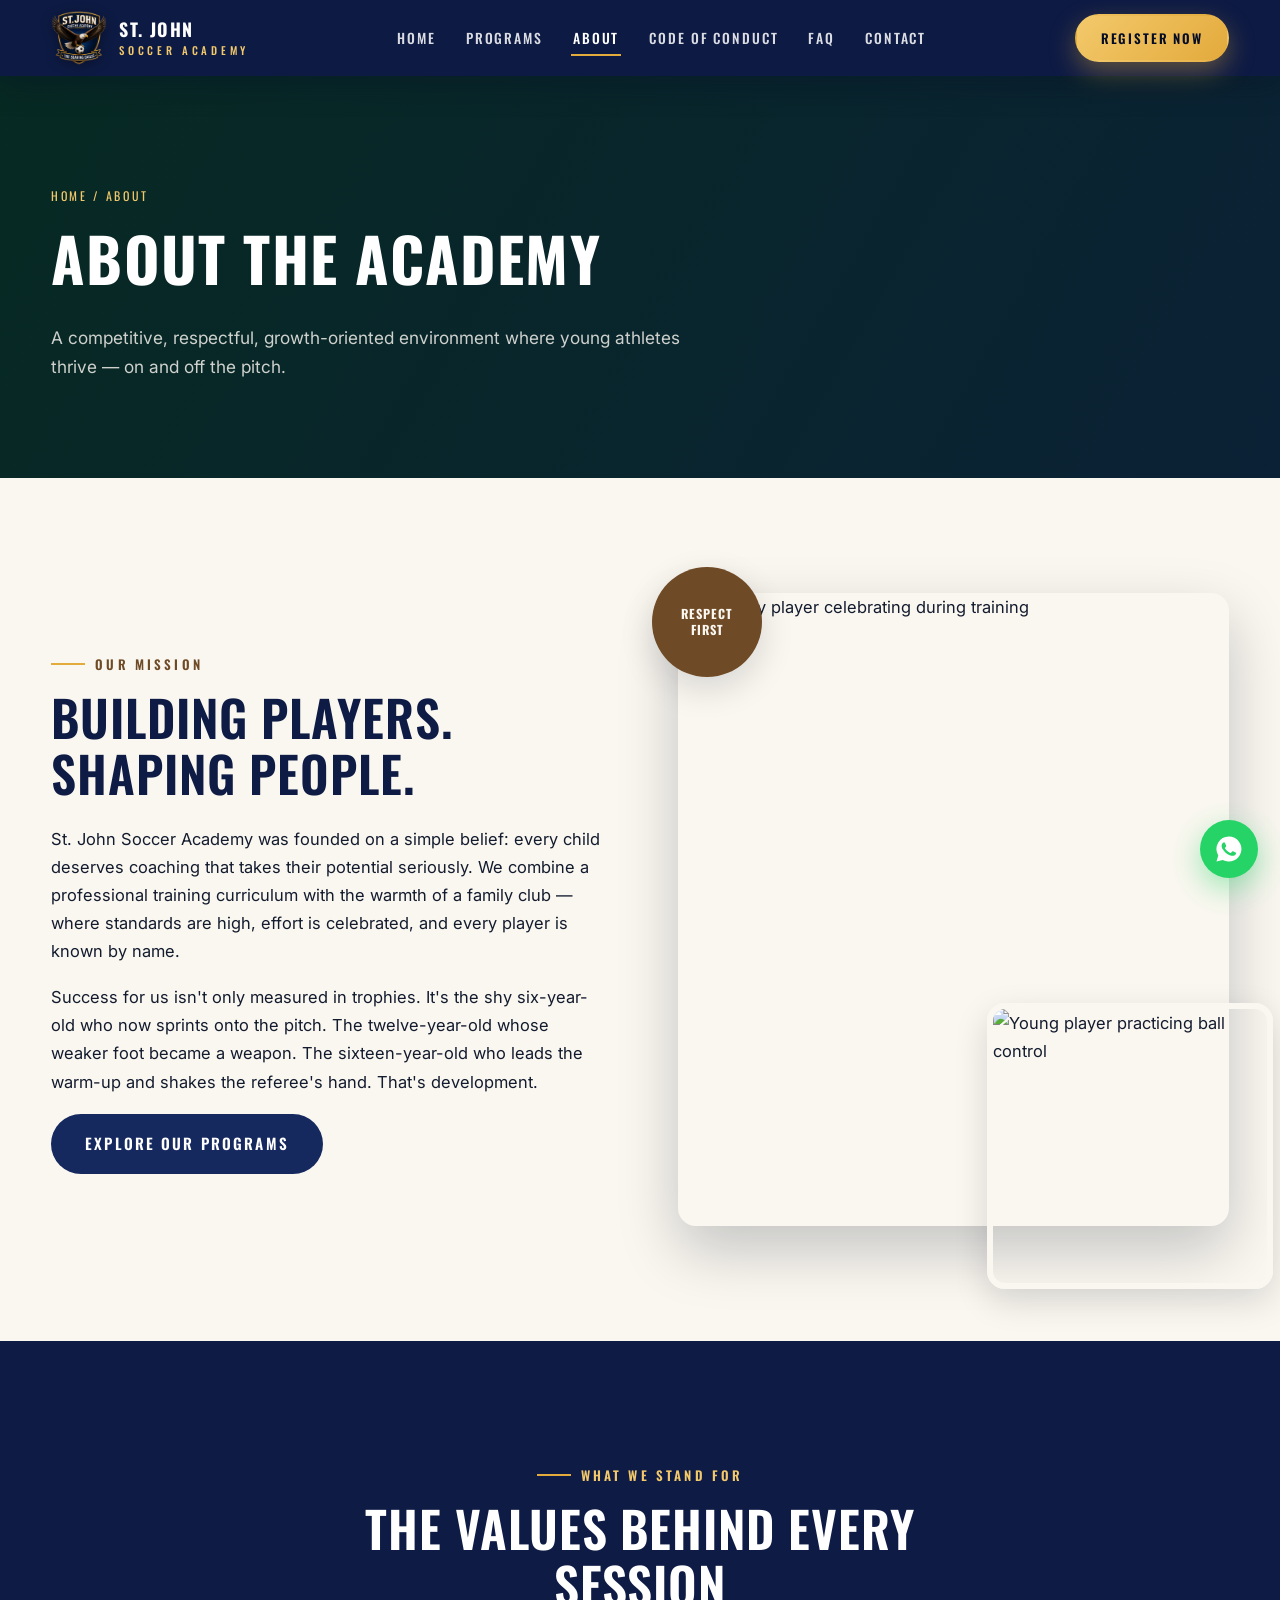
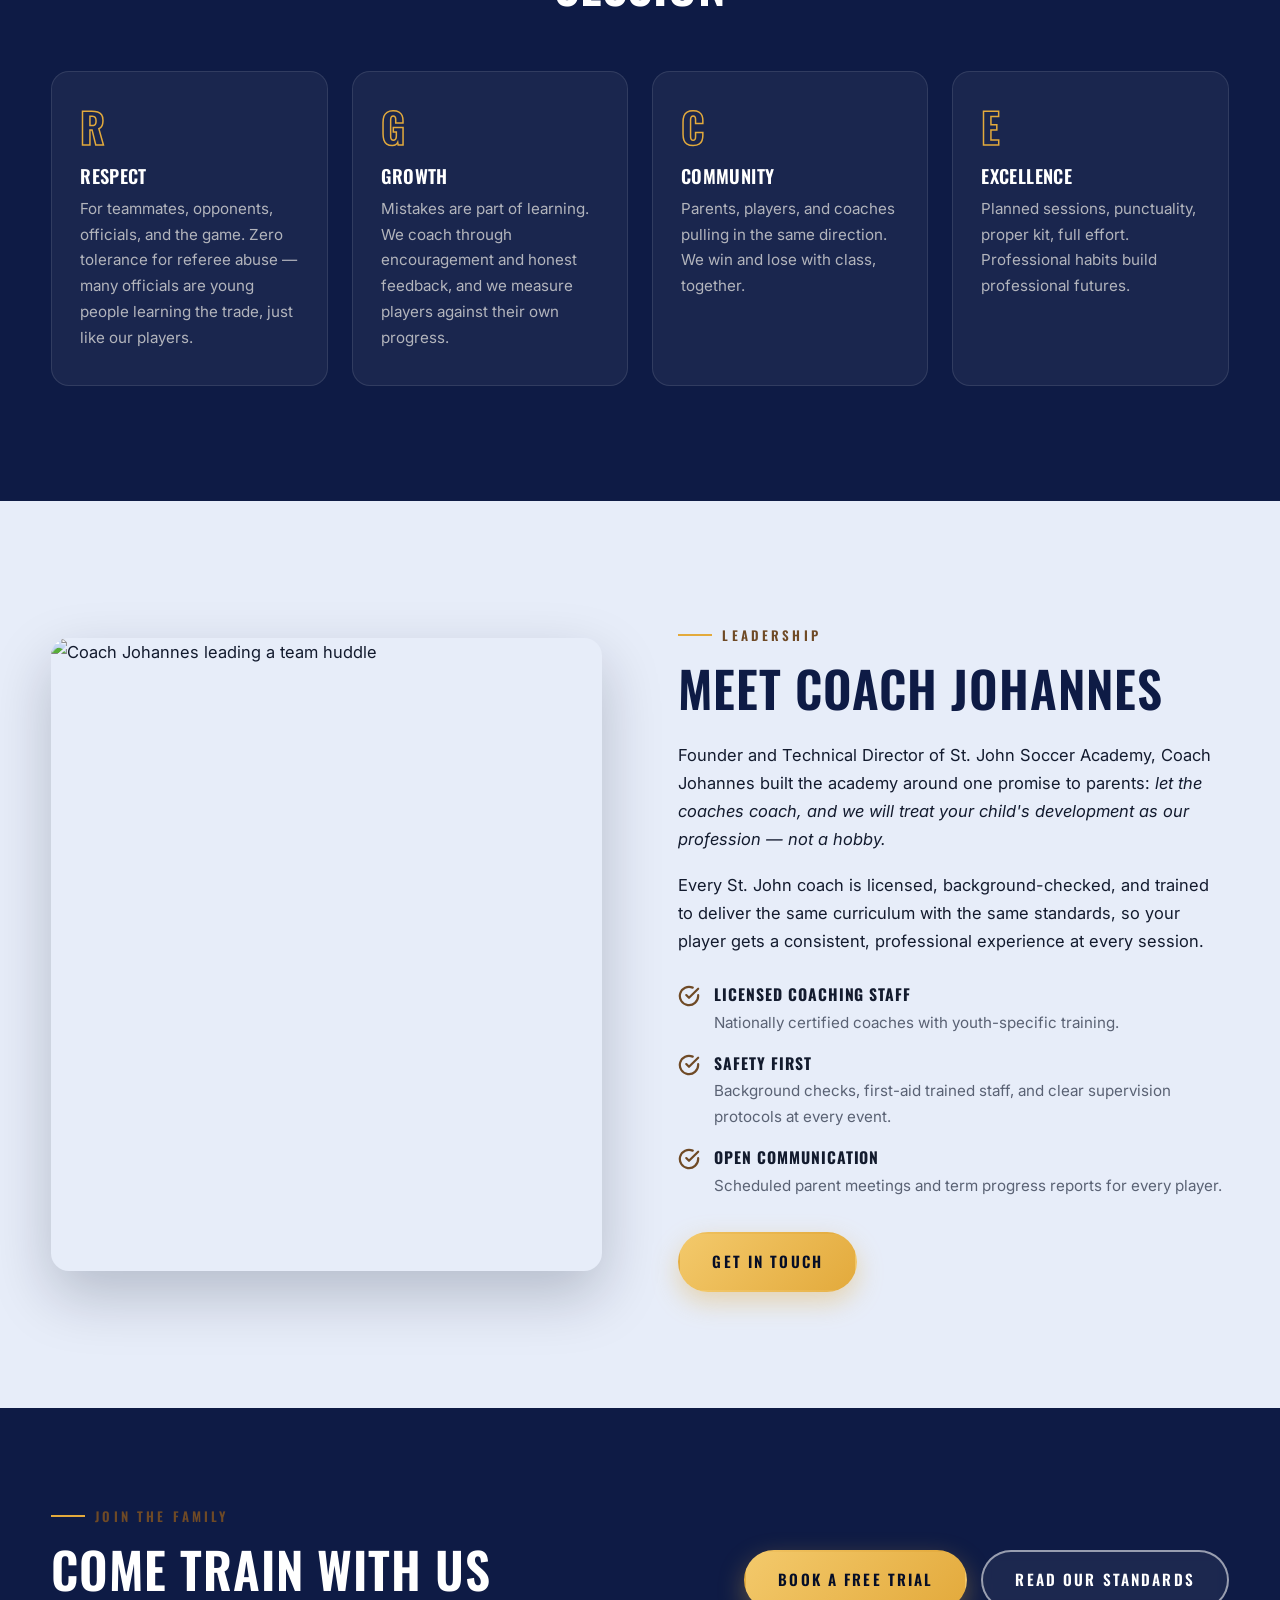
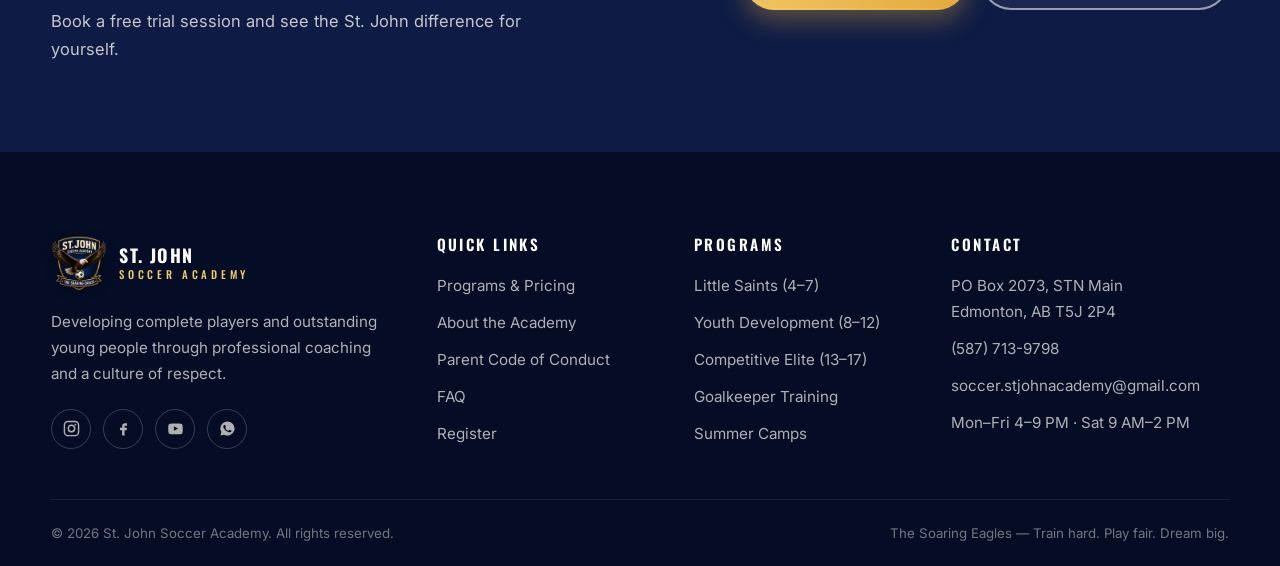
==== about.html @ 0c095fee "St. John Soccer Academy website Six-page static site: cinematic video hero with scroll-driven progra" ====
<!DOCTYPE html>
<html lang="en">
<head>
  <meta charset="UTF-8">
  <meta name="viewport" content="width=device-width, initial-scale=1.0">
  <title>About Us | St. John Soccer Academy</title>
  <meta name="description" content="Learn about St. John Soccer Academy — our mission, coaching philosophy, and the people behind Edmonton's development-first youth soccer academy.">
  <link rel="preconnect" href="https://fonts.googleapis.com">
  <link rel="preconnect" href="https://fonts.gstatic.com" crossorigin>
  <link href="https://fonts.googleapis.com/css2?family=Oswald:wght@400;500;600;700&family=Inter:wght@400;500;600;700&display=swap" rel="stylesheet">
  <link rel="stylesheet" href="css/style.css?v=8">
  <link rel="icon" type="image/png" href="images/favicon.png">
</head>
<body>

  <header class="nav nav--inner">
    <div class="container">
      <a class="brand" href="index.html">
        <img class="crest" src="images/logo-nav.png" alt="St. John Soccer Academy crest">
        <span class="brand-name"><strong>St. John</strong><span>Soccer Academy</span></span>
      </a>
      <nav>
        <ul class="nav-links">
          <li><a href="index.html">Home</a></li>
          <li><a href="programs.html">Programs</a></li>
          <li><a href="about.html" class="active">About</a></li>
          <li><a href="code-of-conduct.html">Code of Conduct</a></li>
          <li><a href="faq.html">FAQ</a></li>
          <li><a href="register.html">Contact</a></li>
        </ul>
      </nav>
      <div class="nav-cta">
        <a href="register.html" class="btn btn--gold">Register Now</a>
        <button class="nav-toggle" aria-label="Menu"><span></span><span></span><span></span></button>
      </div>
    </div>
  </header>

  <section class="page-hero" style="--page-hero-img: url('https://images.unsplash.com/photo-1431324155629-1a6deb1dec8d?auto=format&fit=crop&w=1800&q=70');">
    <div class="container">
      <div class="crumbs"><a href="index.html">Home</a> / About</div>
      <h1>About the Academy</h1>
      <p>A competitive, respectful, growth-oriented environment where young athletes thrive — on and off the pitch.</p>
    </div>
  </section>

  <!-- Mission -->
  <section class="section">
    <div class="container split">
      <div class="reveal">
        <span class="eyebrow">Our Mission</span>
        <h2>Building players. Shaping people.</h2>
        <p>St. John Soccer Academy was founded on a simple belief: every child deserves coaching that takes their potential seriously. We combine a professional training curriculum with the warmth of a family club — where standards are high, effort is celebrated, and every player is known by name.</p>
        <p>Success for us isn't only measured in trophies. It's the shy six-year-old who now sprints onto the pitch. The twelve-year-old whose weaker foot became a weapon. The sixteen-year-old who leads the warm-up and shakes the referee's hand. That's development.</p>
        <a href="programs.html" class="btn btn--green">Explore Our Programs</a>
      </div>
      <div class="split-media reveal reveal-d1">
        <img class="photo-main" src="https://images.unsplash.com/photo-1517466787929-bc90951d0974?auto=format&fit=crop&w=900&q=75" alt="Academy player celebrating during training">
        <img class="photo-float" src="https://images.unsplash.com/photo-1600679472829-3044539ce8ed?auto=format&fit=crop&w=600&q=75" alt="Young player practicing ball control">
        <div class="seal">Respect<br>First</div>
      </div>
    </div>
  </section>

  <!-- Values -->
  <section class="section section--dark">
    <div class="container">
      <div class="section-head section-head--center reveal">
        <span class="eyebrow">What We Stand For</span>
        <h2>The values behind every session</h2>
      </div>
      <div class="pillars">
        <div class="pillar reveal">
          <div class="pillar-num">R</div>
          <h3>Respect</h3>
          <p>For teammates, opponents, officials, and the game. Zero tolerance for referee abuse — many officials are young people learning the trade, just like our players.</p>
        </div>
        <div class="pillar reveal reveal-d1">
          <div class="pillar-num">G</div>
          <h3>Growth</h3>
          <p>Mistakes are part of learning. We coach through encouragement and honest feedback, and we measure players against their own progress.</p>
        </div>
        <div class="pillar reveal reveal-d2">
          <div class="pillar-num">C</div>
          <h3>Community</h3>
          <p>Parents, players, and coaches pulling in the same direction. We win and lose with class, together.</p>
        </div>
        <div class="pillar reveal reveal-d3">
          <div class="pillar-num">E</div>
          <h3>Excellence</h3>
          <p>Planned sessions, punctuality, proper kit, full effort. Professional habits build professional futures.</p>
        </div>
      </div>
    </div>
  </section>

  <!-- Founder -->
  <section class="section section--green">
    <div class="container split">
      <div class="split-media reveal">
        <img class="photo-main" src="https://images.unsplash.com/photo-1526232761682-d26e03ac148e?auto=format&fit=crop&w=900&q=75" alt="Coach Johannes leading a team huddle">
      </div>
      <div class="reveal reveal-d1">
        <span class="eyebrow">Leadership</span>
        <h2>Meet Coach Johannes</h2>
        <p>Founder and Technical Director of St. John Soccer Academy, Coach Johannes built the academy around one promise to parents: <em>let the coaches coach, and we will treat your child's development as our profession — not a hobby.</em></p>
        <p>Every St. John coach is licensed, background-checked, and trained to deliver the same curriculum with the same standards, so your player gets a consistent, professional experience at every session.</p>
        <ul class="checklist">
          <li>
            <svg viewBox="0 0 24 24" fill="none" stroke="currentColor" stroke-width="2.4" stroke-linecap="round" stroke-linejoin="round"><path d="M22 11.08V12a10 10 0 1 1-5.93-9.14"/><path d="M22 4 12 14.01l-3-3"/></svg>
            <div><strong>Licensed coaching staff</strong><p>Nationally certified coaches with youth-specific training.</p></div>
          </li>
          <li>
            <svg viewBox="0 0 24 24" fill="none" stroke="currentColor" stroke-width="2.4" stroke-linecap="round" stroke-linejoin="round"><path d="M22 11.08V12a10 10 0 1 1-5.93-9.14"/><path d="M22 4 12 14.01l-3-3"/></svg>
            <div><strong>Safety first</strong><p>Background checks, first-aid trained staff, and clear supervision protocols at every event.</p></div>
          </li>
          <li>
            <svg viewBox="0 0 24 24" fill="none" stroke="currentColor" stroke-width="2.4" stroke-linecap="round" stroke-linejoin="round"><path d="M22 11.08V12a10 10 0 1 1-5.93-9.14"/><path d="M22 4 12 14.01l-3-3"/></svg>
            <div><strong>Open communication</strong><p>Scheduled parent meetings and term progress reports for every player.</p></div>
          </li>
        </ul>
        <a href="register.html" class="btn btn--gold">Get in Touch</a>
      </div>
    </div>
  </section>

  <section class="cta-band">
    <div class="container cta-inner">
      <div class="reveal">
        <span class="eyebrow">Join the Family</span>
        <h2>Come train with us</h2>
        <p>Book a free trial session and see the St. John difference for yourself.</p>
      </div>
      <div class="cta-actions reveal reveal-d1">
        <a href="register.html" class="btn btn--gold">Book a Free Trial</a>
        <a href="code-of-conduct.html" class="btn btn--ghost">Read Our Standards</a>
      </div>
    </div>
  </section>

  <footer class="footer">
    <div class="container">
      <div class="footer-grid">
        <div>
          <a class="brand" href="index.html">
            <img class="crest" src="images/logo-nav.png" alt="St. John Soccer Academy crest">
            <span class="brand-name"><strong>St. John</strong><span>Soccer Academy</span></span>
          </a>
          <p>Developing complete players and outstanding young people through professional coaching and a culture of respect.</p>
          <div class="footer-social">
            <a href="#" aria-label="Instagram"><svg viewBox="0 0 24 24" fill="none" stroke="currentColor" stroke-width="2"><rect x="2" y="2" width="20" height="20" rx="5"/><circle cx="12" cy="12" r="4.5"/><circle cx="17.5" cy="6.5" r="1.3" fill="currentColor" stroke="none"/></svg></a>
            <a href="#" aria-label="Facebook"><svg viewBox="0 0 24 24" fill="currentColor"><path d="M14 8h3V4.5h-3c-2.5 0-4 1.7-4 4.2V11H7v3.5h3V22h3.5v-7.5h3l.5-3.5h-3.5V8.9c0-.6.3-.9.5-.9Z"/></svg></a>
            <a href="#" aria-label="YouTube"><svg viewBox="0 0 24 24" fill="currentColor"><path d="M22 8.2s-.2-1.5-.8-2.1c-.8-.9-1.7-.9-2.1-.9C16.2 5 12 5 12 5s-4.2 0-7.1.2c-.4.1-1.3.1-2.1.9C2.2 6.7 2 8.2 2 8.2S1.8 10 1.8 11.8v1.6c0 1.8.2 3.6.2 3.6s.2 1.5.8 2.1c.8.9 1.9.8 2.4.9 1.7.2 6.8.2 6.8.2s4.2 0 7.1-.2c.4-.1 1.3-.1 2.1-.9.6-.6.8-2.1.8-2.1s.2-1.8.2-3.6v-1.6c0-1.8-.2-3.6-.2-3.6ZM9.8 15.3V8.9l5.8 3.2-5.8 3.2Z"/></svg></a>
            <a href="https://wa.me/15877139798" aria-label="WhatsApp"><svg viewBox="0 0 24 24" fill="currentColor"><path d="M12 2a10 10 0 0 0-8.6 15.1L2 22l5-1.3A10 10 0 1 0 12 2Zm5.3 14.1c-.2.6-1.3 1.2-1.8 1.3-.5 0-1 .2-3.4-.7-2.9-1.1-4.7-4.1-4.9-4.3-.1-.2-1.1-1.5-1.1-2.9s.7-2 1-2.3c.2-.3.5-.3.7-.3h.5c.2 0 .4 0 .6.5l.8 2c.1.1.1.3 0 .5l-.3.5-.4.5c-.1.1-.3.3-.1.6.2.3.8 1.3 1.7 2.1 1.2 1 2.1 1.4 2.4 1.5.3.1.5.1.6-.1l1-1.1c.2-.3.4-.2.6-.1l2 .9c.2.1.4.2.5.3 0 .1 0 .6-.2 1.1Z"/></svg></a>
          </div>
        </div>
        <div>
          <h4>Quick Links</h4>
          <ul>
            <li><a href="programs.html">Programs &amp; Pricing</a></li>
            <li><a href="about.html">About the Academy</a></li>
            <li><a href="code-of-conduct.html">Parent Code of Conduct</a></li>
            <li><a href="faq.html">FAQ</a></li>
            <li><a href="register.html">Register</a></li>
          </ul>
        </div>
        <div>
          <h4>Programs</h4>
          <ul>
            <li><a href="programs.html">Little Saints (4–7)</a></li>
            <li><a href="programs.html">Youth Development (8–12)</a></li>
            <li><a href="programs.html">Competitive Elite (13–17)</a></li>
            <li><a href="programs.html">Goalkeeper Training</a></li>
            <li><a href="programs.html">Summer Camps</a></li>
          </ul>
        </div>
        <div>
          <h4>Contact</h4>
          <ul>
            <li>PO Box 2073, STN Main<br>Edmonton, AB T5J 2P4</li>
            <li><a href="tel:+15877139798">(587) 713-9798</a></li>
            <li><a href="mailto:soccer.stjohnacademy@gmail.com">soccer.stjohnacademy@gmail.com</a></li>
            <li>Mon–Fri 4–9 PM · Sat 9 AM–2 PM</li>
          </ul>
        </div>
      </div>
      <div class="footer-bottom">
        <span>© <span id="year">2026</span> St. John Soccer Academy. All rights reserved.</span>
        <span>The Soaring Eagles — Train hard. Play fair. Dream big.</span>
      </div>
    </div>
  </footer>

  <a class="wa-float" href="https://wa.me/15877139798" aria-label="Chat on WhatsApp">
    <svg viewBox="0 0 24 24" fill="currentColor"><path d="M12 2a10 10 0 0 0-8.6 15.1L2 22l5-1.3A10 10 0 1 0 12 2Zm5.3 14.1c-.2.6-1.3 1.2-1.8 1.3-.5 0-1 .2-3.4-.7-2.9-1.1-4.7-4.1-4.9-4.3-.1-.2-1.1-1.5-1.1-2.9s.7-2 1-2.3c.2-.3.5-.3.7-.3h.5c.2 0 .4 0 .6.5l.8 2c.1.1.1.3 0 .5l-.3.5-.4.5c-.1.1-.3.3-.1.6.2.3.8 1.3 1.7 2.1 1.2 1 2.1 1.4 2.4 1.5.3.1.5.1.6-.1l1-1.1c.2-.3.4-.2.6-.1l2 .9c.2.1.4.2.5.3 0 .1 0 .6-.2 1.1Z"/></svg>
  </a>

  <script src="js/main.js"></script>
</body>
</html>
---- css/style.css ----
/* ============================================================
   St. John Soccer Academy — Design System
   ============================================================ */
:root {
  /* Navy blues from the St. John crest */
  --green-950: #050D26;
  --green-900: #0E1B45;
  --green-800: #16295F;
  --green-700: #1F3775;
  --green-600: #2E4D9E;
  --green-100: #E7EDF9;
  /* Crest gold */
  --gold: #E3AA3C;
  --gold-light: #F3C96B;
  --gold-dark: #C08A22;
  /* Eagle browns */
  --brown: #6F4A26;
  --brown-light: #8B6134;
  --brown-dark: #4F3319;
  --cream: #FAF7F0;
  --white: #FFFFFF;
  --ink: #131B2E;
  --grey: #5A6274;
  --line: rgba(14, 27, 69, 0.12);
  --shadow-sm: 0 2px 10px rgba(5, 13, 38, 0.08);
  --shadow-md: 0 12px 34px rgba(5, 13, 38, 0.14);
  --shadow-lg: 0 24px 60px rgba(5, 13, 38, 0.22);
  --radius: 18px;
  --radius-sm: 10px;
  --font-head: 'Oswald', 'Arial Narrow', sans-serif;
  --font-body: 'Inter', 'Segoe UI', sans-serif;
  --nav-h: 76px;
}

*, *::before, *::after { box-sizing: border-box; }
html { scroll-behavior: smooth; }
body {
  margin: 0;
  font-family: var(--font-body);
  font-size: 16.5px;
  line-height: 1.7;
  color: var(--ink);
  background: var(--cream);
  -webkit-font-smoothing: antialiased;
  overflow-x: hidden;
}

img, video { max-width: 100%; display: block; }
a { color: inherit; text-decoration: none; }
button { font-family: inherit; cursor: pointer; }

h1, h2, h3, h4 {
  font-family: var(--font-head);
  text-transform: uppercase;
  letter-spacing: 0.02em;
  line-height: 1.12;
  margin: 0 0 0.5em;
  color: var(--green-900);
  font-weight: 600;
}
h1 { font-size: clamp(2.6rem, 6.5vw, 5rem); font-weight: 700; }
h2 { font-size: clamp(2rem, 4vw, 3.1rem); }
h3 { font-size: clamp(1.25rem, 2vw, 1.55rem); }
p { margin: 0 0 1.1em; }

.container { width: min(1180px, 92%); margin-inline: auto; }
.section { padding: clamp(70px, 9vw, 120px) 0; }
.section--tight { padding: clamp(50px, 6vw, 80px) 0; }
.section--dark { background: var(--green-900); color: rgba(250, 247, 240, 0.88); }
.section--dark h2, .section--dark h3 { color: var(--white); }
.section--green { background: var(--green-100); }

/* Eyebrow + section headers */
.eyebrow {
  display: inline-flex;
  align-items: center;
  gap: 10px;
  font-family: var(--font-head);
  text-transform: uppercase;
  letter-spacing: 0.24em;
  font-size: 0.82rem;
  font-weight: 600;
  color: var(--brown);
  margin-bottom: 14px;
}
.eyebrow::before {
  content: "";
  width: 34px; height: 2px;
  background: var(--gold);
}
.section--dark .eyebrow { color: var(--gold-light); }
.section-head { max-width: 720px; margin-bottom: clamp(36px, 5vw, 60px); }
.section-head--center { margin-inline: auto; text-align: center; }
.section-head--center .eyebrow { justify-content: center; }
.section-head p { color: var(--grey); font-size: 1.06rem; }
.section--dark .section-head p { color: rgba(250, 247, 240, 0.72); }

/* ============ Buttons ============ */
.btn {
  display: inline-flex;
  align-items: center;
  justify-content: center;
  gap: 10px;
  padding: 15px 32px;
  font-family: var(--font-head);
  font-size: 0.95rem;
  font-weight: 600;
  text-transform: uppercase;
  letter-spacing: 0.14em;
  border-radius: 999px;
  border: 2px solid transparent;
  transition: transform 0.25s ease, box-shadow 0.25s ease, background 0.25s ease, color 0.25s ease;
  white-space: nowrap;
}
.btn:hover { transform: translateY(-2px); }
.btn--gold {
  background: linear-gradient(135deg, var(--gold-light), var(--gold));
  color: var(--green-950);
  box-shadow: 0 10px 26px rgba(227, 170, 60, 0.38);
}
.btn--gold:hover { box-shadow: 0 16px 34px rgba(227, 170, 60, 0.5); }
.btn--ghost {
  border-color: rgba(255, 255, 255, 0.55);
  color: var(--white);
  background: rgba(255, 255, 255, 0.06);
  backdrop-filter: blur(6px);
}
.btn--ghost:hover { background: rgba(255, 255, 255, 0.16); border-color: var(--white); }
.btn--green { background: var(--green-800); color: var(--white); }
.btn--green:hover { background: var(--green-700); }
.btn--outline-green { border-color: var(--green-800); color: var(--green-800); }
.btn--outline-green:hover { background: var(--green-800); color: var(--white); }

/* ============ Navbar ============ */
.nav {
  position: fixed;
  inset: 0 0 auto 0;
  z-index: 100;
  height: var(--nav-h);
  display: flex;
  align-items: center;
  transition: background 0.35s ease, box-shadow 0.35s ease;
}
.nav--solid, .nav--inner {
  background: rgba(14, 27, 69, 0.96);
  backdrop-filter: blur(12px);
  box-shadow: 0 8px 30px rgba(5, 13, 38, 0.35);
}
.nav .container {
  display: flex;
  align-items: center;
  justify-content: space-between;
  gap: 20px;
}
.brand { display: flex; align-items: center; gap: 12px; }
.brand svg { width: 46px; height: 52px; flex-shrink: 0; }
.brand img.crest {
  width: 56px;
  height: auto;
  flex-shrink: 0;
  filter: drop-shadow(0 2px 6px rgba(0, 0, 0, 0.35));
}
.brand-name {
  font-family: var(--font-head);
  text-transform: uppercase;
  color: var(--white);
  line-height: 1.05;
}
.brand-name strong { display: block; font-size: 1.12rem; letter-spacing: 0.08em; font-weight: 700; }
.brand-name span { font-size: 0.68rem; letter-spacing: 0.34em; color: var(--gold-light); font-weight: 500; }

.nav-links {
  display: flex;
  align-items: center;
  gap: clamp(14px, 2vw, 30px);
  list-style: none;
  margin: 0; padding: 0;
}
.nav-links a {
  font-family: var(--font-head);
  font-size: 0.86rem;
  font-weight: 500;
  text-transform: uppercase;
  letter-spacing: 0.14em;
  color: rgba(255, 255, 255, 0.85);
  padding: 8px 2px;
  position: relative;
  transition: color 0.25s;
}
.nav-links a::after {
  content: "";
  position: absolute;
  left: 0; bottom: 0;
  width: 0; height: 2px;
  background: var(--gold);
  transition: width 0.28s ease;
}
.nav-links a:hover, .nav-links a.active { color: var(--white); }
.nav-links a:hover::after, .nav-links a.active::after { width: 100%; }
.nav-cta { display: flex; align-items: center; gap: 14px; }
.nav-cta .btn { padding: 11px 24px; font-size: 0.82rem; }

.nav-toggle {
  display: none;
  background: none;
  border: 0;
  width: 44px; height: 44px;
  position: relative;
  z-index: 110;
}
.nav-toggle span {
  display: block;
  width: 26px; height: 2.5px;
  background: var(--white);
  margin: 5.5px auto;
  border-radius: 2px;
  transition: transform 0.3s ease, opacity 0.3s ease;
}
.nav-toggle.open span:nth-child(1) { transform: translateY(8px) rotate(45deg); }
.nav-toggle.open span:nth-child(2) { opacity: 0; }
.nav-toggle.open span:nth-child(3) { transform: translateY(-8px) rotate(-45deg); }

/* ============ Hero (video) ============ */
.hero {
  position: relative;
  min-height: 100svh;
  display: flex;
  align-items: center;
  color: var(--white);
  overflow: hidden;
}
.hero-media {
  position: absolute;
  inset: 0;
}
.hero-media video, .hero-media img {
  width: 100%; height: 100%;
  object-fit: cover;
}
.hero-media::after {
  content: "";
  position: absolute;
  inset: 0;
  background:
    linear-gradient(180deg, rgba(5, 13, 38, 0.55) 0%, rgba(5, 13, 38, 0.35) 45%, rgba(5, 13, 38, 0.82) 100%),
    linear-gradient(100deg, rgba(14, 27, 69, 0.75) 0%, rgba(14, 27, 69, 0.15) 60%);
}
.hero-content {
  position: relative;
  z-index: 2;
  padding: calc(var(--nav-h) + 40px) 0 110px;
}
.hero-kicker {
  display: inline-flex;
  align-items: center;
  gap: 12px;
  font-family: var(--font-head);
  text-transform: uppercase;
  letter-spacing: 0.3em;
  font-size: 0.85rem;
  color: var(--gold-light);
  margin-bottom: 22px;
  animation: rise 0.9s ease both;
}
.hero-kicker::before {
  content: "";
  width: 44px; height: 2px;
  background: var(--gold);
}
.hero h1 {
  color: var(--white);
  max-width: 860px;
  margin-bottom: 24px;
  animation: rise 0.9s 0.12s ease both;
}
.hero h1 em {
  font-style: normal;
  color: transparent;
  -webkit-text-stroke: 2px var(--gold);
}
.hero p {
  max-width: 560px;
  font-size: clamp(1.02rem, 1.4vw, 1.2rem);
  color: rgba(250, 247, 240, 0.85);
  margin-bottom: 38px;
  animation: rise 0.9s 0.24s ease both;
}
.hero-actions {
  display: flex;
  flex-wrap: wrap;
  gap: 16px;
  animation: rise 0.9s 0.36s ease both;
}
.hero-badges {
  display: flex;
  flex-wrap: wrap;
  gap: 26px;
  margin-top: 56px;
  animation: rise 0.9s 0.5s ease both;
}
.hero-badge {
  display: flex;
  align-items: center;
  gap: 10px;
  font-size: 0.92rem;
  color: rgba(250, 247, 240, 0.85);
}
.hero-badge svg { width: 20px; height: 20px; color: var(--gold); flex-shrink: 0; }

.hero-scroll {
  position: absolute;
  bottom: 28px; left: 50%;
  transform: translateX(-50%);
  z-index: 2;
  color: rgba(255, 255, 255, 0.75);
  font-size: 0.72rem;
  text-transform: uppercase;
  letter-spacing: 0.3em;
  font-family: var(--font-head);
  text-align: center;
}
.hero-scroll::after {
  content: "";
  display: block;
  width: 1.5px; height: 42px;
  margin: 10px auto 0;
  background: linear-gradient(var(--gold), transparent);
  animation: drip 2s ease-in-out infinite;
}
@keyframes drip { 0%, 100% { transform: scaleY(0.4); transform-origin: top; } 50% { transform: scaleY(1); } }
@keyframes rise { from { opacity: 0; transform: translateY(28px); } to { opacity: 1; transform: none; } }

/* Inner page hero */
.page-hero {
  position: relative;
  padding: calc(var(--nav-h) + clamp(60px, 9vw, 110px)) 0 clamp(60px, 8vw, 96px);
  background: var(--green-900);
  color: var(--white);
  overflow: hidden;
}
.page-hero::before {
  content: "";
  position: absolute; inset: 0;
  background-image: var(--page-hero-img, none);
  background-size: cover;
  background-position: center;
  opacity: 0.22;
}
.page-hero::after {
  content: "";
  position: absolute; inset: 0;
  background: linear-gradient(120deg, rgba(6,43,31,0.92), rgba(6,43,31,0.4));
}
.page-hero .container { position: relative; z-index: 2; }
.page-hero h1 { color: var(--white); font-size: clamp(2.4rem, 5vw, 3.8rem); }
.page-hero p { max-width: 640px; color: rgba(250,247,240,0.82); font-size: 1.08rem; margin: 0; }
.crumbs {
  font-family: var(--font-head);
  text-transform: uppercase;
  letter-spacing: 0.22em;
  font-size: 0.75rem;
  color: var(--gold-light);
  margin-bottom: 18px;
}
.crumbs a:hover { text-decoration: underline; }

/* ============ Stats bar ============ */
.stats {
  background: linear-gradient(135deg, var(--green-800), var(--green-900));
  color: var(--white);
  position: relative;
  z-index: 3;
}
.stats-grid {
  display: grid;
  grid-template-columns: repeat(4, 1fr);
  gap: 20px;
  padding: clamp(36px, 5vw, 56px) 0;
}
.stat { text-align: center; padding: 0 10px; }
.stat + .stat { border-left: 1px solid rgba(255, 255, 255, 0.14); }
.stat-num {
  font-family: var(--font-head);
  font-size: clamp(2.2rem, 4vw, 3.2rem);
  font-weight: 700;
  color: var(--gold-light);
  line-height: 1;
}
.stat-label {
  margin-top: 8px;
  font-size: 0.82rem;
  text-transform: uppercase;
  letter-spacing: 0.18em;
  color: rgba(250, 247, 240, 0.72);
}

/* ============ About split ============ */
.split {
  display: grid;
  grid-template-columns: 1fr 1fr;
  gap: clamp(40px, 6vw, 80px);
  align-items: center;
}
.split-media { position: relative; }
.split-media .photo-main {
  border-radius: var(--radius);
  box-shadow: var(--shadow-lg);
  aspect-ratio: 4 / 4.6;
  object-fit: cover;
  width: 100%;
}
.split-media .photo-float {
  position: absolute;
  right: -8%;
  bottom: -10%;
  width: 52%;
  aspect-ratio: 1;
  object-fit: cover;
  border-radius: var(--radius);
  border: 6px solid var(--cream);
  box-shadow: var(--shadow-md);
}
.split-media .seal {
  position: absolute;
  top: -26px; left: -26px;
  width: 110px; height: 110px;
  background: var(--brown);
  color: var(--cream);
  border-radius: 50%;
  display: grid;
  place-items: center;
  text-align: center;
  font-family: var(--font-head);
  font-weight: 700;
  font-size: 0.78rem;
  text-transform: uppercase;
  letter-spacing: 0.08em;
  line-height: 1.25;
  box-shadow: var(--shadow-md);
  padding: 12px;
}
.checklist { list-style: none; margin: 26px 0 34px; padding: 0; display: grid; gap: 14px; }
.checklist li { display: flex; gap: 14px; align-items: flex-start; }
.checklist svg { width: 22px; height: 22px; color: var(--brown); flex-shrink: 0; margin-top: 4px; }
.checklist strong { display: block; font-family: var(--font-head); text-transform: uppercase; letter-spacing: 0.06em; font-size: 0.98rem; }
.checklist p { margin: 2px 0 0; color: var(--grey); font-size: 0.95rem; }

/* ============ Program cards ============ */
.cards-grid {
  display: grid;
  grid-template-columns: repeat(3, 1fr);
  gap: 26px;
}
.card {
  background: var(--white);
  border-radius: var(--radius);
  overflow: hidden;
  box-shadow: var(--shadow-sm);
  display: flex;
  flex-direction: column;
  transition: transform 0.32s ease, box-shadow 0.32s ease;
}
.card:hover { transform: translateY(-8px); box-shadow: var(--shadow-md); }
.card-media { position: relative; overflow: hidden; aspect-ratio: 16 / 10.5; }
.card-media img {
  width: 100%; height: 100%;
  object-fit: cover;
  transition: transform 0.5s ease;
}
.card:hover .card-media img { transform: scale(1.07); }
.card-tag {
  position: absolute;
  top: 14px; left: 14px;
  background: var(--gold);
  color: var(--green-950);
  font-family: var(--font-head);
  font-size: 0.72rem;
  font-weight: 600;
  text-transform: uppercase;
  letter-spacing: 0.16em;
  padding: 6px 14px;
  border-radius: 999px;
}
.card-body { padding: 26px 26px 28px; display: flex; flex-direction: column; flex: 1; }
.card-body h3 { margin-bottom: 8px; }
.card-body > p { color: var(--grey); font-size: 0.97rem; flex: 1; }
.card-meta {
  display: flex;
  flex-wrap: wrap;
  gap: 8px 18px;
  margin-bottom: 18px;
  font-size: 0.85rem;
  color: var(--green-700);
  font-weight: 600;
}
.card-meta span { display: inline-flex; align-items: center; gap: 6px; }
.card-meta svg { width: 15px; height: 15px; color: var(--brown); }
.card-link {
  font-family: var(--font-head);
  text-transform: uppercase;
  letter-spacing: 0.14em;
  font-size: 0.85rem;
  font-weight: 600;
  color: var(--green-800);
  display: inline-flex;
  align-items: center;
  gap: 8px;
}
.card-link svg { width: 16px; height: 16px; transition: transform 0.25s; }
.card-link:hover svg { transform: translateX(5px); }

/* ============ Methodology / pillars ============ */
.pillars {
  display: grid;
  grid-template-columns: repeat(4, 1fr);
  gap: 24px;
}
.pillar {
  background: rgba(255, 255, 255, 0.05);
  border: 1px solid rgba(255, 255, 255, 0.1);
  border-radius: var(--radius);
  padding: 34px 28px;
  transition: transform 0.3s ease, background 0.3s ease, border-color 0.3s ease;
}
.pillar:hover { transform: translateY(-6px); background: rgba(255, 255, 255, 0.09); border-color: rgba(227, 170, 60, 0.5); }
.pillar-num {
  font-family: var(--font-head);
  font-size: 2.6rem;
  font-weight: 700;
  color: transparent;
  -webkit-text-stroke: 1.5px var(--gold);
  line-height: 1;
  margin-bottom: 18px;
}
.pillar h3 { font-size: 1.15rem; }
.pillar p { color: rgba(250, 247, 240, 0.68); font-size: 0.95rem; margin: 0; }

/* ============ Coaches ============ */
.coach-grid { display: grid; grid-template-columns: repeat(3, 1fr); gap: 26px; }
.coach {
  position: relative;
  border-radius: var(--radius);
  overflow: hidden;
  aspect-ratio: 4 / 5;
  box-shadow: var(--shadow-sm);
}
.coach img { width: 100%; height: 100%; object-fit: cover; transition: transform 0.5s ease; }
.coach:hover img { transform: scale(1.06); }
.coach-info {
  position: absolute;
  inset: auto 0 0;
  padding: 70px 24px 22px;
  background: linear-gradient(transparent, rgba(5, 13, 38, 0.92));
  color: var(--white);
}
.coach-info h3 { color: var(--white); margin-bottom: 2px; font-size: 1.25rem; }
.coach-info span { color: var(--gold-light); font-size: 0.82rem; text-transform: uppercase; letter-spacing: 0.16em; font-family: var(--font-head); }

/* ============ Testimonials ============ */
.tslider { position: relative; max-width: 860px; margin-inline: auto; }
.tslide {
  display: none;
  text-align: center;
  padding: 0 clamp(10px, 5vw, 60px);
  animation: fadeIn 0.5s ease;
}
.tslide.active { display: block; }
@keyframes fadeIn { from { opacity: 0; transform: translateY(12px); } to { opacity: 1; transform: none; } }
.tslide blockquote {
  font-size: clamp(1.15rem, 2vw, 1.5rem);
  line-height: 1.6;
  font-weight: 500;
  color: var(--green-900);
  margin: 0 0 28px;
}
.tslide blockquote::before { content: "“"; color: var(--gold); font-size: 3.4rem; display: block; line-height: 0.6; font-family: Georgia, serif; margin-bottom: 18px; }
.tslide cite {
  font-style: normal;
  font-family: var(--font-head);
  text-transform: uppercase;
  letter-spacing: 0.14em;
  font-size: 0.9rem;
  color: var(--green-700);
}
.tslide cite span { display: block; color: var(--grey); font-family: var(--font-body); text-transform: none; letter-spacing: 0; font-size: 0.85rem; margin-top: 4px; }
.stars { color: var(--gold); letter-spacing: 4px; font-size: 1.05rem; margin-bottom: 16px; }
.tdots { display: flex; justify-content: center; gap: 10px; margin-top: 34px; }
.tdots button {
  width: 10px; height: 10px;
  border-radius: 50%;
  border: 0;
  background: rgba(14, 27, 69, 0.2);
  transition: background 0.25s, transform 0.25s;
  padding: 0;
}
.tdots button.active { background: var(--gold); transform: scale(1.35); }

/* ============ Testimonial marquee ============ */
.tmq-section {
  background:
    radial-gradient(ellipse 85% 67% at 50% 100%, rgba(46, 77, 158, 0.14) 0%, transparent 60%),
    var(--cream);
  overflow: hidden;
}
.tmq-rows { display: grid; gap: 26px; }
.tmq-row {
  overflow: hidden;
  -webkit-mask-image: linear-gradient(90deg, transparent, #000 8%, #000 92%, transparent);
  mask-image: linear-gradient(90deg, transparent, #000 8%, #000 92%, transparent);
}
.tmq-track {
  display: flex;
  width: max-content;
  animation: tmq-left var(--dur, 45s) linear infinite;
  will-change: transform;
}
.tmq-row--reverse .tmq-track { animation-name: tmq-right; }
.tmq-row:hover .tmq-track { animation-play-state: paused; }
@keyframes tmq-left { from { transform: translateX(0); } to { transform: translateX(-50%); } }
@keyframes tmq-right { from { transform: translateX(-50%); } to { transform: translateX(0); } }
.tmq-group {
  display: flex;
  align-items: stretch;
  gap: 26px;
  padding: 4px 13px;
}
.tmq-card {
  display: flex;
  flex-direction: column;
  gap: 14px;
  width: 380px;
  flex-shrink: 0;
  background: var(--white);
  border: 1px solid var(--line);
  border-radius: 16px;
  padding: 26px;
  box-shadow: var(--shadow-sm);
  transition: transform 0.3s ease, box-shadow 0.3s ease;
}
.tmq-card:hover { transform: translateY(-4px); box-shadow: var(--shadow-md); }
.tmq-stars { color: var(--gold); letter-spacing: 3px; font-size: 0.88rem; }
.tmq-card > p {
  color: #3E4A63;
  font-size: 0.97rem;
  line-height: 1.65;
  margin: 0;
  flex: 1;
}
.tmq-who { display: flex; align-items: center; gap: 14px; margin-top: 6px; }
.tmq-ava {
  width: 48px;
  height: 48px;
  border-radius: 50%;
  flex-shrink: 0;
  display: grid;
  place-items: center;
  color: var(--cream);
  font-family: var(--font-head);
  font-weight: 600;
  font-size: 0.98rem;
  letter-spacing: 0.05em;
}
.tmq-who b {
  display: block;
  font-family: var(--font-head);
  text-transform: uppercase;
  letter-spacing: 0.05em;
  font-size: 0.95rem;
  color: var(--green-900);
  line-height: 1.3;
}
.tmq-who small { color: var(--grey); font-size: 0.82rem; }
@media (max-width: 560px) {
  .tmq-card { width: 300px; padding: 20px; }
  .tmq-group { gap: 16px; padding: 4px 8px; }
}
@media (prefers-reduced-motion: reduce) {
  .tmq-track { animation: none; }
}

/* ============ Gallery ============ */
.gallery {
  display: grid;
  grid-template-columns: repeat(4, 1fr);
  grid-auto-rows: 210px;
  gap: 14px;
}
.gallery a { border-radius: var(--radius-sm); overflow: hidden; position: relative; display: block; }
.gallery a:nth-child(1) { grid-column: span 2; grid-row: span 2; }
.gallery a:nth-child(4) { grid-row: span 2; }
.gallery img { width: 100%; height: 100%; object-fit: cover; transition: transform 0.5s ease; }
.gallery a::after {
  content: "";
  position: absolute; inset: 0;
  background: linear-gradient(transparent 60%, rgba(5, 13, 38, 0.45));
  opacity: 0;
  transition: opacity 0.3s;
}
.gallery a:hover img { transform: scale(1.06); }
.gallery a:hover::after { opacity: 1; }

/* ============ CTA band ============ */
.cta-band {
  position: relative;
  background: var(--green-900);
  color: var(--white);
  overflow: hidden;
}
.cta-band::before {
  content: "";
  position: absolute; inset: 0;
  background-image: url('https://images.unsplash.com/photo-1522778119026-d647f0596c20?auto=format&fit=crop&w=1800&q=70');
  background-size: cover;
  background-position: center;
  opacity: 0.18;
}
.cta-inner {
  position: relative;
  z-index: 2;
  display: flex;
  align-items: center;
  justify-content: space-between;
  gap: 36px;
  flex-wrap: wrap;
  padding: clamp(56px, 7vw, 90px) 0;
}
.cta-inner h2 { color: var(--white); margin-bottom: 10px; }
.cta-inner p { color: rgba(250, 247, 240, 0.78); margin: 0; max-width: 520px; }
.cta-actions { display: flex; gap: 14px; flex-wrap: wrap; }

/* ============ Schedule table ============ */
.sched {
  width: 100%;
  border-collapse: collapse;
  background: var(--white);
  border-radius: var(--radius);
  overflow: hidden;
  box-shadow: var(--shadow-sm);
  font-size: 0.96rem;
}
.sched th, .sched td { padding: 16px 20px; text-align: left; }
.sched thead th {
  background: var(--green-800);
  color: var(--white);
  font-family: var(--font-head);
  text-transform: uppercase;
  letter-spacing: 0.12em;
  font-weight: 600;
  font-size: 0.84rem;
}
.sched tbody tr:nth-child(even) { background: rgba(14, 27, 69, 0.04); }
.sched td:first-child { font-weight: 600; color: var(--green-800); white-space: nowrap; }

/* ============ Pricing ============ */
.price-grid { display: grid; grid-template-columns: repeat(3, minmax(0, 1fr)); gap: 26px; align-items: stretch; }
.price .btn { white-space: normal; text-align: center; }
.price {
  background: var(--white);
  border-radius: var(--radius);
  padding: 38px 32px;
  box-shadow: var(--shadow-sm);
  border: 2px solid transparent;
  display: flex;
  flex-direction: column;
  position: relative;
  transition: transform 0.3s, box-shadow 0.3s;
}
.price:hover { transform: translateY(-6px); box-shadow: var(--shadow-md); }
.price--hot { border-color: var(--gold); box-shadow: var(--shadow-md); }
.price-flag {
  position: absolute;
  top: -14px; left: 50%;
  transform: translateX(-50%);
  background: var(--gold);
  color: var(--green-950);
  font-family: var(--font-head);
  font-size: 0.7rem;
  font-weight: 700;
  text-transform: uppercase;
  letter-spacing: 0.18em;
  padding: 6px 18px;
  border-radius: 999px;
  white-space: nowrap;
}
.price h3 { font-size: 1.2rem; }
.price-amt { font-family: var(--font-head); font-size: 2.7rem; font-weight: 700; color: var(--green-800); line-height: 1; margin: 12px 0 4px; }
.price-amt small { font-size: 1rem; color: var(--grey); font-weight: 400; font-family: var(--font-body); }
.price-per { color: var(--grey); font-size: 0.88rem; margin-bottom: 22px; }
.price ul { list-style: none; padding: 0; margin: 0 0 28px; flex: 1; display: grid; gap: 11px; font-size: 0.95rem; }
.price ul li { display: flex; gap: 10px; align-items: flex-start; }
.price ul svg { width: 18px; height: 18px; color: var(--brown); flex-shrink: 0; margin-top: 3px; }

/* ============ Dark gradient pricing ============ */
.pricing-dark {
  background:
    radial-gradient(900px 480px at 15% 0%, rgba(31, 55, 117, 0.35), transparent 65%),
    radial-gradient(700px 420px at 90% 100%, rgba(227, 170, 60, 0.08), transparent 60%),
    var(--green-950);
  color: rgba(250, 247, 240, 0.85);
}
.pricing-dark .section-head h2 { color: var(--white); }
.pricing-dark .section-head p { color: rgba(231, 237, 249, 0.62); }
.pcard {
  position: relative;
  height: 100%;
  display: flex;
  flex-direction: column;
  border-radius: var(--radius);
  padding: 30px 28px;
  border: 1px solid rgba(255, 255, 255, 0.12);
  background: linear-gradient(135deg, rgba(22, 41, 95, 0.45) 0%, rgba(10, 19, 48, 0.9) 100%);
  box-shadow: inset 0 1px 1px rgba(255, 255, 255, 0.08), 0 24px 48px -16px rgba(0, 0, 0, 0.6);
  transition: transform 0.3s ease, border-color 0.3s ease, box-shadow 0.3s ease;
}
.pcard:hover {
  transform: translateY(-6px);
  border-color: rgba(227, 170, 60, 0.45);
}
.pcard--hot {
  border-color: rgba(227, 170, 60, 0.65);
  background: linear-gradient(135deg, rgba(31, 55, 117, 0.6) 0%, rgba(14, 27, 69, 0.95) 100%);
  box-shadow: 0 0 0 1px rgba(227, 170, 60, 0.22), inset 0 1px 1px rgba(255, 255, 255, 0.1), 0 30px 60px -18px rgba(0, 0, 0, 0.75);
}
.pcard-flag {
  position: absolute;
  top: -13px;
  left: 50%;
  transform: translateX(-50%);
  background: linear-gradient(135deg, var(--gold-light), var(--gold));
  color: var(--green-950);
  font-family: var(--font-head);
  font-size: 0.68rem;
  font-weight: 700;
  text-transform: uppercase;
  letter-spacing: 0.18em;
  padding: 6px 16px;
  border-radius: 999px;
  white-space: nowrap;
  box-shadow: 0 8px 20px rgba(227, 170, 60, 0.4);
}
.pcard-head {
  display: flex;
  flex-direction: column;
  align-items: center;
  text-align: center;
  padding-bottom: 24px;
  border-bottom: 1px solid rgba(255, 255, 255, 0.12);
}
.pcard-tier {
  font-family: var(--font-head);
  text-transform: uppercase;
  letter-spacing: 0.18em;
  font-size: 0.88rem;
  font-weight: 600;
  color: var(--gold-light);
  margin-bottom: 18px;
}
.pcard-price {
  font-family: var(--font-head);
  font-size: 2.9rem;
  font-weight: 700;
  color: var(--white);
  line-height: 1;
}
.pcard-price small {
  font-size: 1rem;
  font-weight: 400;
  font-family: var(--font-body);
  color: rgba(231, 237, 249, 0.55);
}
.pcard-for {
  margin-top: 12px;
  font-size: 0.92rem;
  background: linear-gradient(120deg, #FAF7F0 20%, #8FA3D9 100%);
  -webkit-background-clip: text;
  background-clip: text;
  -webkit-text-fill-color: transparent;
  color: transparent;
}
.pcard-benefits {
  list-style: none;
  padding: 26px 0;
  margin: 0;
  display: grid;
  gap: 13px;
  flex: 1;
  align-content: start;
}
.pcard-benefits li {
  display: flex;
  gap: 12px;
  align-items: center;
  font-size: 0.93rem;
  color: rgba(231, 237, 249, 0.82);
}
.pcard-benefits li.no { color: rgba(231, 237, 249, 0.38); }
.pb-ico {
  width: 18px;
  height: 18px;
  border-radius: 50%;
  display: grid;
  place-items: center;
  flex-shrink: 0;
}
.pb-ico svg { width: 11px; height: 11px; }
.pb-ico--yes { background: var(--gold); color: var(--green-950); }
.pb-ico--no { background: rgba(255, 255, 255, 0.1); color: rgba(231, 237, 249, 0.45); }
.pcard-btn {
  display: flex;
  justify-content: center;
  padding: 13px 20px;
  border-radius: var(--radius-sm);
  font-family: var(--font-head);
  font-size: 0.9rem;
  font-weight: 600;
  text-transform: uppercase;
  letter-spacing: 0.12em;
  transition: transform 0.25s ease, background 0.25s ease, box-shadow 0.25s ease, border-color 0.25s ease;
}
.pcard-btn:hover { transform: translateY(-2px); }
.pcard-btn--gold {
  background: linear-gradient(135deg, var(--gold-light), var(--gold));
  color: var(--green-950);
  box-shadow: 0 10px 24px rgba(227, 170, 60, 0.35);
}
.pcard-btn--gold:hover { box-shadow: 0 16px 32px rgba(227, 170, 60, 0.45); }
.pcard-btn--ghost {
  border: 1px solid rgba(255, 255, 255, 0.25);
  color: var(--white);
}
.pcard-btn--ghost:hover { background: rgba(255, 255, 255, 0.08); border-color: rgba(255, 255, 255, 0.5); }
.pricing-note {
  text-align: center;
  margin-top: 36px;
  font-size: 0.92rem;
  color: rgba(231, 237, 249, 0.5);
}

/* Blur-in entrance (pairs with .reveal) */
.reveal.reveal-blur {
  filter: blur(8px);
  transition: opacity 0.7s ease, transform 0.7s ease, filter 0.7s ease;
}
.reveal.reveal-blur.visible { filter: blur(0); }

/* ============ FAQ accordion ============ */
.faq-list { max-width: 820px; margin-inline: auto; display: grid; gap: 14px; }
.faq-item {
  background: var(--white);
  border-radius: var(--radius-sm);
  box-shadow: var(--shadow-sm);
  overflow: hidden;
  border: 1px solid var(--line);
}
.faq-q {
  width: 100%;
  display: flex;
  justify-content: space-between;
  align-items: center;
  gap: 18px;
  padding: 20px 24px;
  background: none;
  border: 0;
  text-align: left;
  font-family: var(--font-head);
  font-size: 1.02rem;
  font-weight: 600;
  text-transform: uppercase;
  letter-spacing: 0.04em;
  color: var(--green-900);
}
.faq-q .chev { width: 20px; height: 20px; flex-shrink: 0; color: var(--brown); transition: transform 0.3s; }
.faq-item.open .faq-q .chev { transform: rotate(180deg); }
.faq-a { max-height: 0; overflow: hidden; transition: max-height 0.35s ease; }
.faq-a-inner { padding: 0 24px 22px; color: var(--grey); font-size: 0.98rem; }

/* ============ Conduct page ============ */
.conduct-card {
  background: var(--white);
  border-radius: var(--radius);
  box-shadow: var(--shadow-sm);
  border: 1px solid var(--line);
  padding: clamp(28px, 4vw, 44px);
  margin-bottom: 28px;
}
.conduct-card h3 { display: flex; align-items: center; gap: 14px; }
.conduct-num {
  width: 44px; height: 44px;
  flex-shrink: 0;
  border-radius: 12px;
  background: var(--green-800);
  color: var(--gold-light);
  display: grid;
  place-items: center;
  font-family: var(--font-head);
  font-weight: 700;
  font-size: 1.2rem;
}
.rule { padding-left: 58px; margin-top: 18px; }
.rule strong { color: var(--green-800); }
.rule p { color: var(--grey); margin-bottom: 0; font-size: 0.98rem; }
.rule + .rule { margin-top: 18px; padding-top: 18px; border-top: 1px dashed var(--line); }

.note-box {
  background: var(--green-100);
  border-left: 4px solid var(--brown);
  border-radius: var(--radius-sm);
  padding: 22px 26px;
  font-size: 0.98rem;
  color: var(--green-900);
}

/* ============ Forms ============ */
.form-grid { display: grid; grid-template-columns: 1fr 1fr; gap: 18px; }
.form-grid .full { grid-column: 1 / -1; }
.field label {
  display: block;
  font-family: var(--font-head);
  text-transform: uppercase;
  letter-spacing: 0.1em;
  font-size: 0.78rem;
  font-weight: 600;
  color: var(--green-800);
  margin-bottom: 7px;
}
.field input, .field select, .field textarea {
  width: 100%;
  padding: 14px 16px;
  border: 1.5px solid var(--line);
  border-radius: var(--radius-sm);
  font-family: var(--font-body);
  font-size: 0.98rem;
  background: var(--white);
  color: var(--ink);
  transition: border-color 0.25s, box-shadow 0.25s;
}
.field input:focus, .field select:focus, .field textarea:focus {
  outline: none;
  border-color: var(--green-600);
  box-shadow: 0 0 0 4px rgba(46, 77, 158, 0.12);
}
.field textarea { resize: vertical; min-height: 120px; }
.form-note { font-size: 0.85rem; color: var(--grey); }

.contact-panel {
  background: var(--green-900);
  color: rgba(250, 247, 240, 0.85);
  border-radius: var(--radius);
  padding: clamp(30px, 4vw, 44px);
  height: 100%;
}
.contact-panel h3 { color: var(--white); }
.contact-rows { display: grid; gap: 20px; margin: 26px 0; }
.contact-row { display: flex; gap: 16px; align-items: flex-start; }
.contact-row svg { width: 22px; height: 22px; color: var(--gold-light); flex-shrink: 0; margin-top: 3px; }
.contact-row strong { display: block; color: var(--white); font-family: var(--font-head); text-transform: uppercase; letter-spacing: 0.08em; font-size: 0.88rem; }
.contact-row a:hover { color: var(--gold-light); }

/* ============ Footer ============ */
.footer {
  background: var(--green-950);
  color: rgba(250, 247, 240, 0.7);
  padding: clamp(56px, 7vw, 84px) 0 0;
  font-size: 0.95rem;
}
.footer-grid {
  display: grid;
  grid-template-columns: 1.6fr 1fr 1fr 1.3fr;
  gap: 44px;
  padding-bottom: 50px;
}
.footer h4 {
  color: var(--white);
  font-size: 0.95rem;
  letter-spacing: 0.16em;
  margin-bottom: 20px;
}
.footer ul { list-style: none; padding: 0; margin: 0; display: grid; gap: 11px; }
.footer a { transition: color 0.25s; }
.footer a:hover { color: var(--gold-light); }
.footer .brand { margin-bottom: 18px; }
.footer-social { display: flex; gap: 12px; margin-top: 22px; }
.footer-social a {
  width: 40px; height: 40px;
  border-radius: 50%;
  border: 1px solid rgba(255, 255, 255, 0.2);
  display: grid;
  place-items: center;
  transition: background 0.25s, border-color 0.25s, transform 0.25s;
}
.footer-social a:hover { background: var(--gold); border-color: var(--gold); color: var(--green-950); transform: translateY(-3px); }
.footer-social svg { width: 17px; height: 17px; }
.footer-bottom {
  border-top: 1px solid rgba(255, 255, 255, 0.1);
  padding: 22px 0;
  display: flex;
  justify-content: space-between;
  flex-wrap: wrap;
  gap: 10px;
  font-size: 0.83rem;
  color: rgba(250, 247, 240, 0.45);
}

/* WhatsApp float */
.wa-float {
  position: fixed;
  right: 22px; bottom: 22px;
  z-index: 90;
  width: 58px; height: 58px;
  border-radius: 50%;
  background: #25D366;
  color: #fff;
  display: grid;
  place-items: center;
  box-shadow: 0 10px 30px rgba(37, 211, 102, 0.45);
  transition: transform 0.25s;
}
.wa-float:hover { transform: scale(1.1); }
.wa-float svg { width: 30px; height: 30px; }

/* Scroll reveal */
.reveal { opacity: 0; transform: translateY(34px); transition: opacity 0.7s ease, transform 0.7s ease; }
.reveal.visible { opacity: 1; transform: none; }
.reveal-d1 { transition-delay: 0.1s; }
.reveal-d2 { transition-delay: 0.2s; }
.reveal-d3 { transition-delay: 0.3s; }

/* ============ Responsive ============ */
@media (max-width: 1024px) {
  .cards-grid, .coach-grid, .price-grid { grid-template-columns: repeat(2, minmax(0, 1fr)); }
  .pillars { grid-template-columns: repeat(2, 1fr); }
  .stats-grid { grid-template-columns: repeat(2, 1fr); gap: 34px 20px; }
  .stat + .stat { border-left: 0; }
  .footer-grid { grid-template-columns: 1fr 1fr; }
  .nav-cta .btn { display: none; }
}

@media (max-width: 820px) {
  :root { --nav-h: 66px; }
  .nav-toggle { display: block; }
  .nav-links {
    position: fixed;
    inset: 0;
    background: rgba(5, 13, 38, 0.98);
    flex-direction: column;
    justify-content: center;
    gap: 26px;
    opacity: 0;
    pointer-events: none;
    transition: opacity 0.3s ease;
  }
  .nav-links.open { opacity: 1; pointer-events: auto; }
  .nav-links a { font-size: 1.25rem; }
  .split { grid-template-columns: 1fr !important; }
  .price-grid { grid-template-columns: 1fr; }
  .split-media { max-width: 520px; }
  .gallery { grid-template-columns: repeat(2, 1fr); grid-auto-rows: 170px; }
  .gallery a:nth-child(1) { grid-column: span 2; }
  .form-grid { grid-template-columns: 1fr; }
  .sched { font-size: 0.88rem; }
  .sched th, .sched td { padding: 12px 14px; }
}

@media (max-width: 560px) {
  .cards-grid, .coach-grid, .price-grid, .pillars { grid-template-columns: 1fr; }
  .stats-grid { grid-template-columns: repeat(2, 1fr); }
  .hero-badges { gap: 14px; }
  .cta-inner { text-align: center; justify-content: center; }
  .split-media .photo-float { display: none; }
  .split-media .seal { width: 92px; height: 92px; font-size: 0.68rem; top: -18px; left: -8px; }
  .btn { padding: 14px 26px; }
  .rule { padding-left: 0; }
}
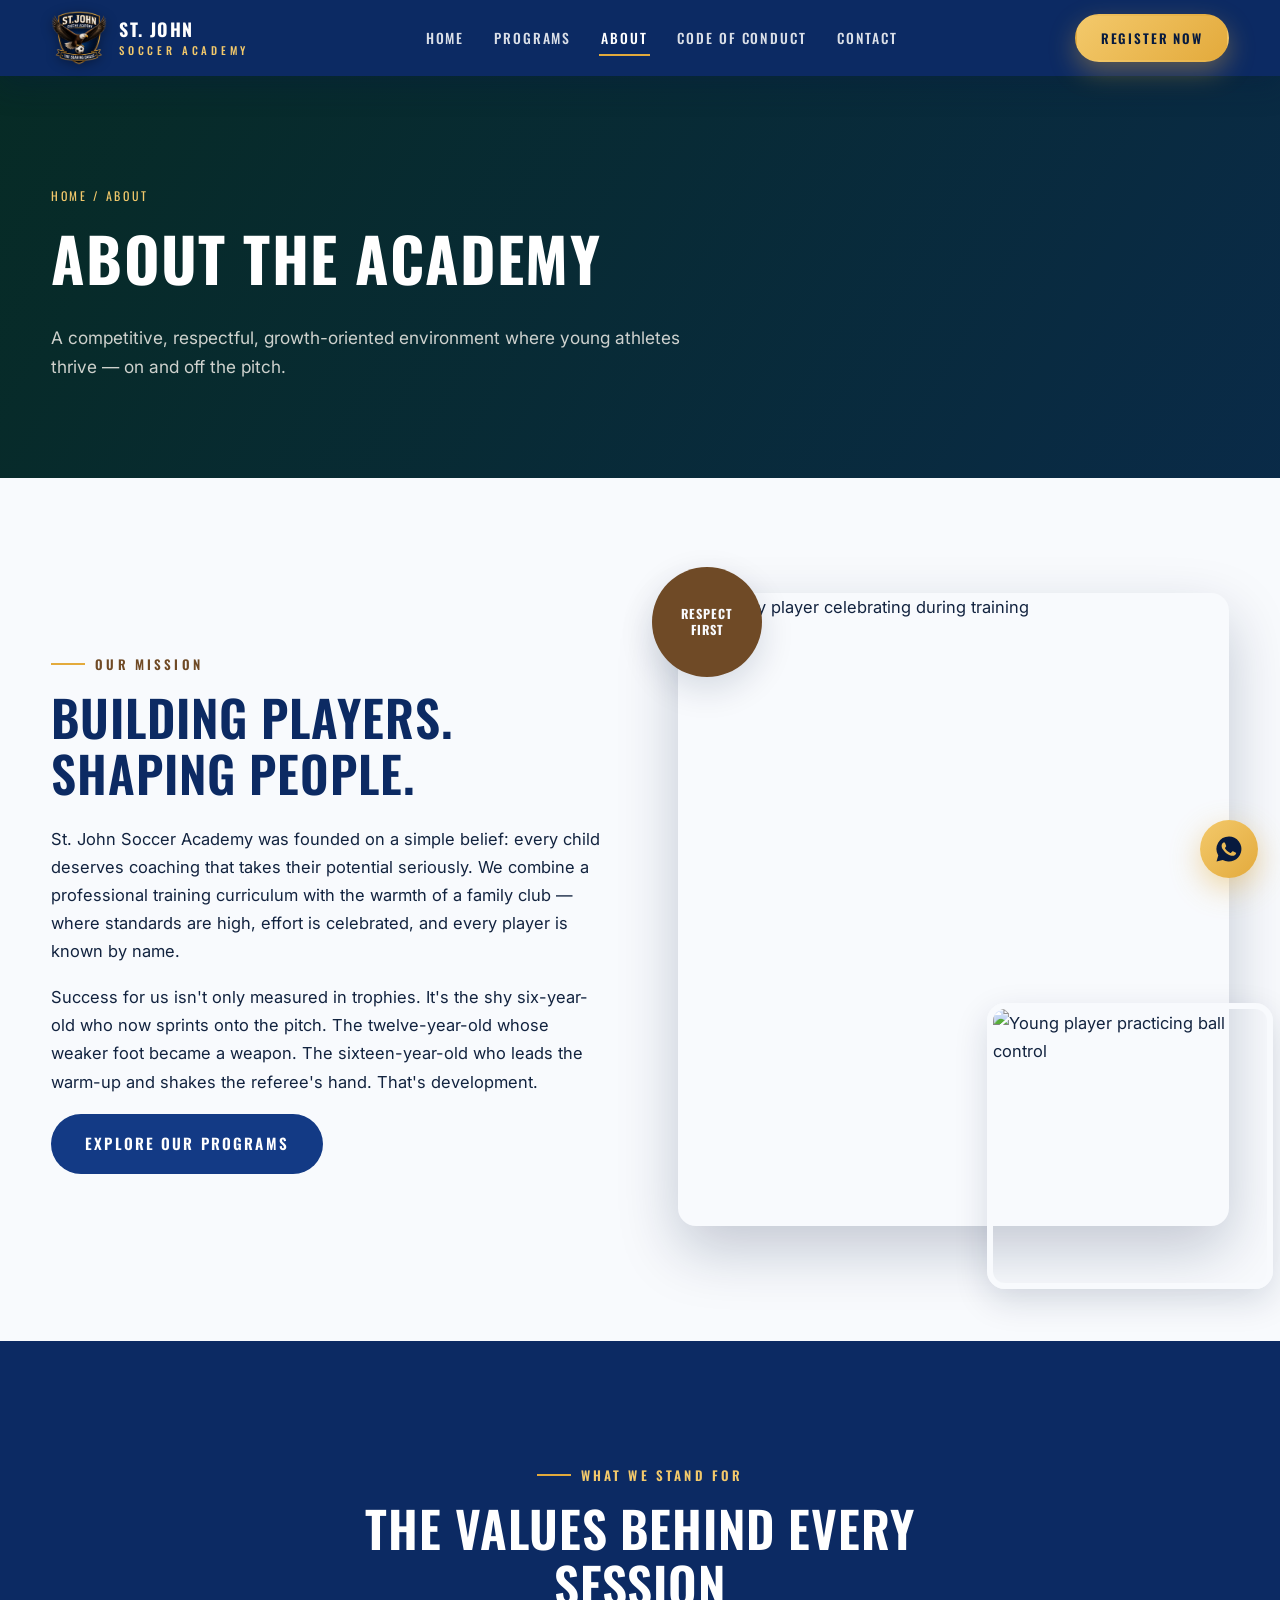
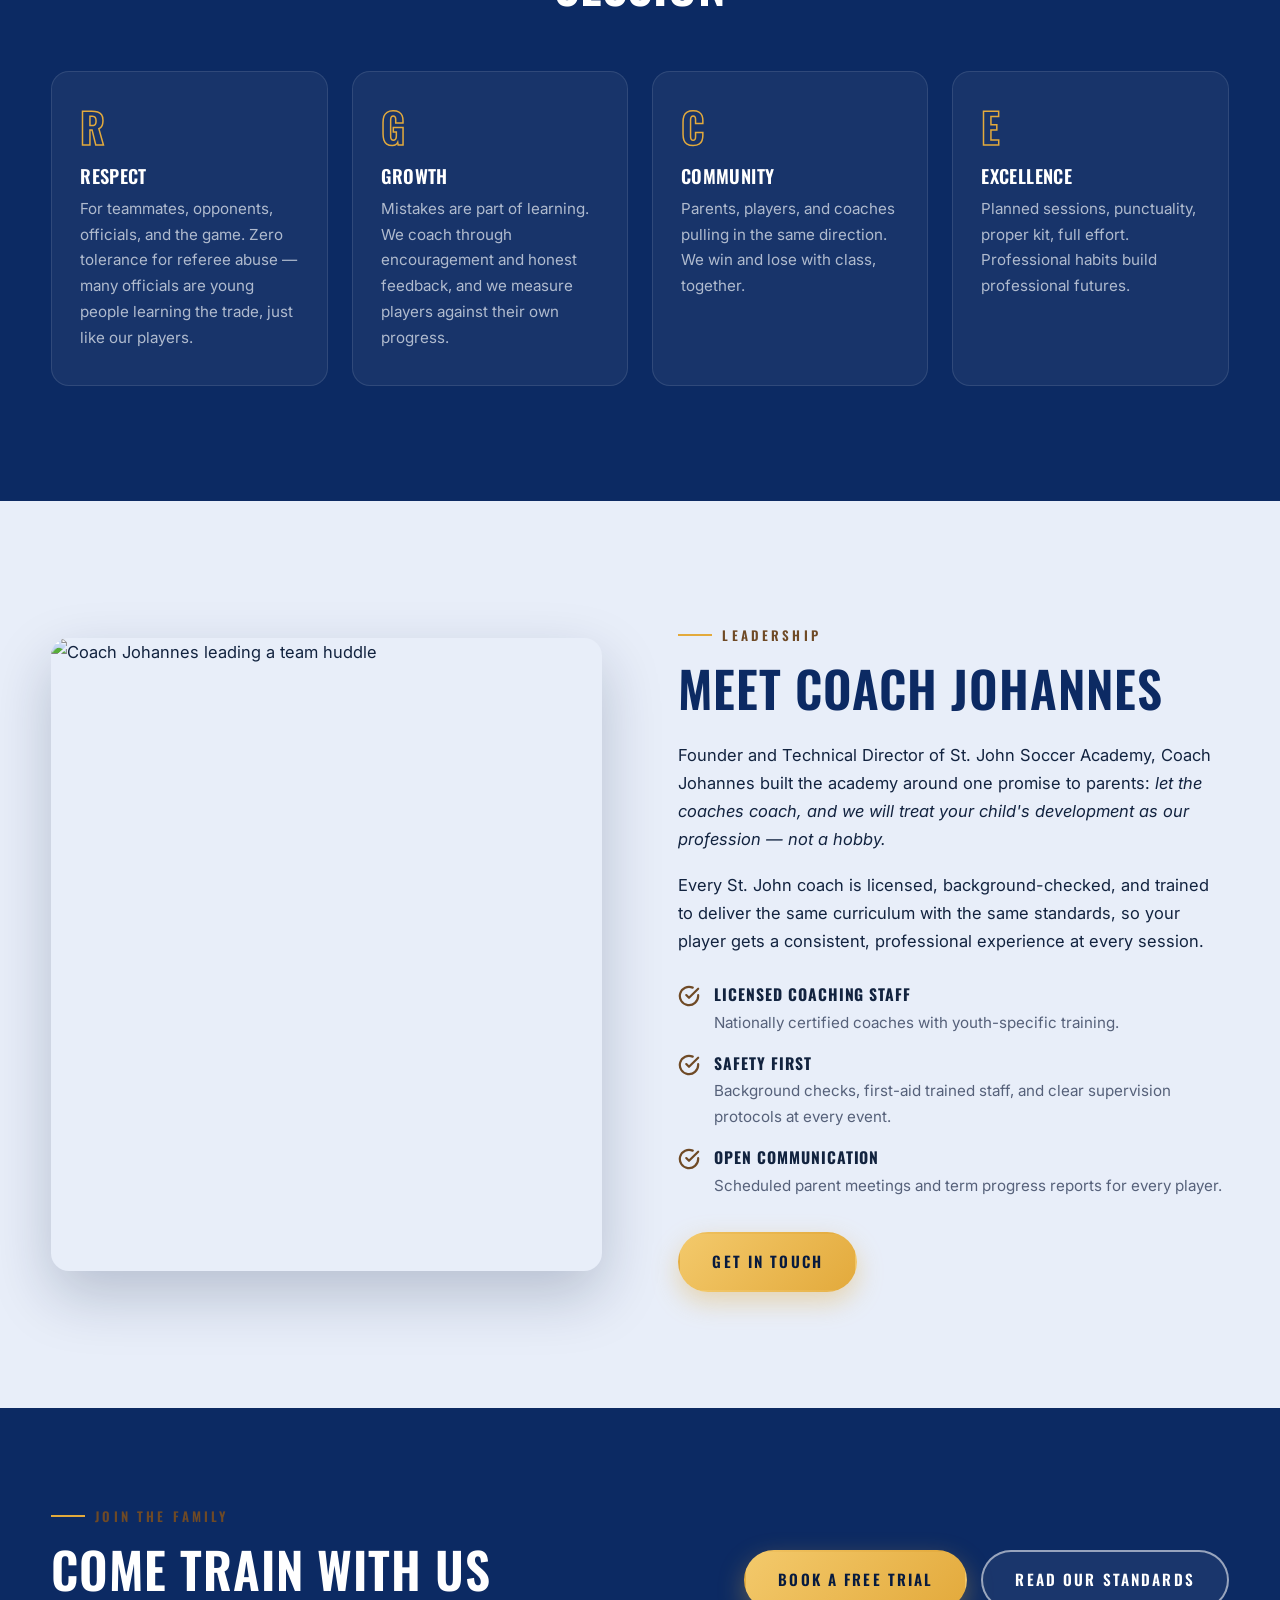
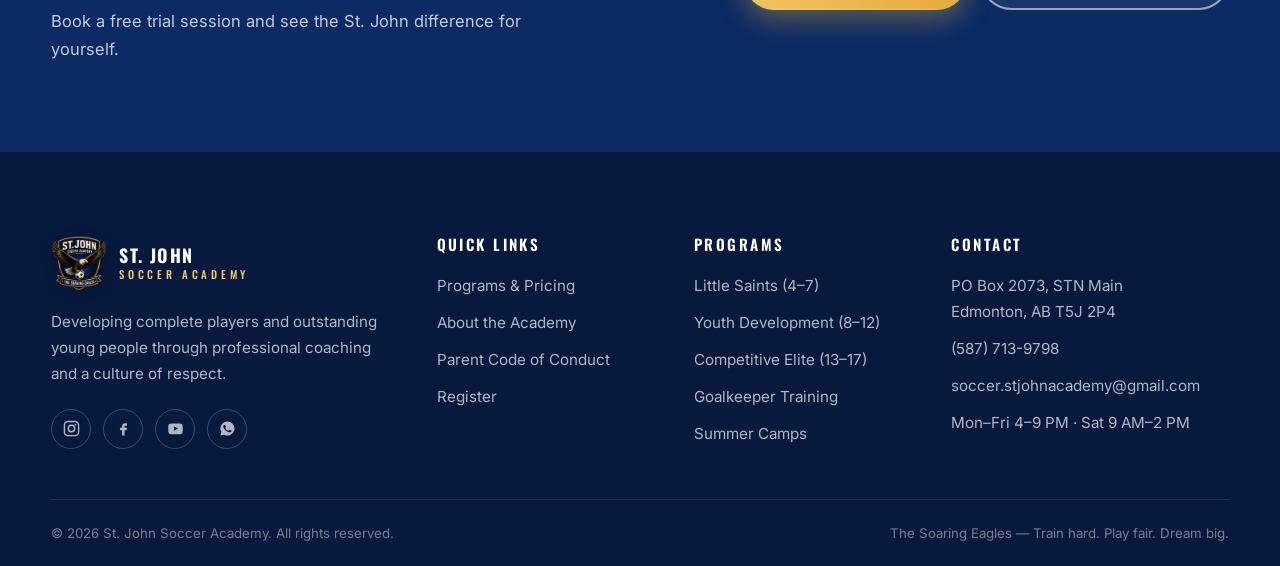
==== commit 694347b4: "Partner-feedback redesign: solid nav, royal-blue palette, minimal motion, leaner IA - Solid royal-bl" ====
--- a/about.html
+++ b/about.html
@@ -3,12 +3,13 @@
 <head>
   <meta charset="UTF-8">
   <meta name="viewport" content="width=device-width, initial-scale=1.0">
+  <meta name="color-scheme" content="light">
   <title>About Us | St. John Soccer Academy</title>
   <meta name="description" content="Learn about St. John Soccer Academy — our mission, coaching philosophy, and the people behind Edmonton's development-first youth soccer academy.">
   <link rel="preconnect" href="https://fonts.googleapis.com">
   <link rel="preconnect" href="https://fonts.gstatic.com" crossorigin>
   <link href="https://fonts.googleapis.com/css2?family=Oswald:wght@400;500;600;700&family=Inter:wght@400;500;600;700&display=swap" rel="stylesheet">
-  <link rel="stylesheet" href="css/style.css?v=8">
+  <link rel="stylesheet" href="css/style.css?v=10">
   <link rel="icon" type="image/png" href="images/favicon.png">
 </head>
 <body>
@@ -25,12 +26,11 @@
           <li><a href="programs.html">Programs</a></li>
           <li><a href="about.html" class="active">About</a></li>
           <li><a href="code-of-conduct.html">Code of Conduct</a></li>
-          <li><a href="faq.html">FAQ</a></li>
-          <li><a href="register.html">Contact</a></li>
+          <li><a href="contact.html">Contact</a></li>
         </ul>
       </nav>
       <div class="nav-cta">
-        <a href="register.html" class="btn btn--gold">Register Now</a>
+        <a href="programs.html#register" class="btn btn--gold">Register Now</a>
         <button class="nav-toggle" aria-label="Menu"><span></span><span></span><span></span></button>
       </div>
     </div>
@@ -119,7 +119,7 @@
             <div><strong>Open communication</strong><p>Scheduled parent meetings and term progress reports for every player.</p></div>
           </li>
         </ul>
-        <a href="register.html" class="btn btn--gold">Get in Touch</a>
+        <a href="programs.html#register" class="btn btn--gold">Get in Touch</a>
       </div>
     </div>
   </section>
@@ -132,7 +132,7 @@
         <p>Book a free trial session and see the St. John difference for yourself.</p>
       </div>
       <div class="cta-actions reveal reveal-d1">
-        <a href="register.html" class="btn btn--gold">Book a Free Trial</a>
+        <a href="programs.html#register" class="btn btn--gold">Book a Free Trial</a>
         <a href="code-of-conduct.html" class="btn btn--ghost">Read Our Standards</a>
       </div>
     </div>
@@ -160,8 +160,7 @@
             <li><a href="programs.html">Programs &amp; Pricing</a></li>
             <li><a href="about.html">About the Academy</a></li>
             <li><a href="code-of-conduct.html">Parent Code of Conduct</a></li>
-            <li><a href="faq.html">FAQ</a></li>
-            <li><a href="register.html">Register</a></li>
+              <li><a href="programs.html#register">Register</a></li>
           </ul>
         </div>
         <div>
--- a/css/style.css
+++ b/css/style.css
@@ -2,13 +2,14 @@
    St. John Soccer Academy — Design System
    ============================================================ */
 :root {
+  color-scheme: light;
   /* Navy blues from the St. John crest */
-  --green-950: #050D26;
-  --green-900: #0E1B45;
-  --green-800: #16295F;
-  --green-700: #1F3775;
-  --green-600: #2E4D9E;
-  --green-100: #E7EDF9;
+  --green-950: #071A3E;
+  --green-900: #0C2A63;
+  --green-800: #133A85;
+  --green-700: #1B4CA6;
+  --green-600: #2A62C4;
+  --green-100: #E8EEF9;
   /* Crest gold */
   --gold: #E3AA3C;
   --gold-light: #F3C96B;
@@ -17,14 +18,14 @@
   --brown: #6F4A26;
   --brown-light: #8B6134;
   --brown-dark: #4F3319;
-  --cream: #FAF7F0;
+  --cream: #F8FAFD;
   --white: #FFFFFF;
-  --ink: #131B2E;
-  --grey: #5A6274;
-  --line: rgba(14, 27, 69, 0.12);
-  --shadow-sm: 0 2px 10px rgba(5, 13, 38, 0.08);
-  --shadow-md: 0 12px 34px rgba(5, 13, 38, 0.14);
-  --shadow-lg: 0 24px 60px rgba(5, 13, 38, 0.22);
+  --ink: #12233F;
+  --grey: #56617A;
+  --line: rgba(12, 42, 99, 0.12);
+  --shadow-sm: 0 2px 10px rgba(7, 26, 62, 0.08);
+  --shadow-md: 0 12px 34px rgba(7, 26, 62, 0.14);
+  --shadow-lg: 0 24px 60px rgba(7, 26, 62, 0.22);
   --radius: 18px;
   --radius-sm: 10px;
   --font-head: 'Oswald', 'Arial Narrow', sans-serif;
@@ -66,7 +67,7 @@
 .container { width: min(1180px, 92%); margin-inline: auto; }
 .section { padding: clamp(70px, 9vw, 120px) 0; }
 .section--tight { padding: clamp(50px, 6vw, 80px) 0; }
-.section--dark { background: var(--green-900); color: rgba(250, 247, 240, 0.88); }
+.section--dark { background: var(--green-900); color: rgba(248, 250, 253, 0.88); }
 .section--dark h2, .section--dark h3 { color: var(--white); }
 .section--green { background: var(--green-100); }
 
@@ -93,7 +94,7 @@
 .section-head--center { margin-inline: auto; text-align: center; }
 .section-head--center .eyebrow { justify-content: center; }
 .section-head p { color: var(--grey); font-size: 1.06rem; }
-.section--dark .section-head p { color: rgba(250, 247, 240, 0.72); }
+.section--dark .section-head p { color: rgba(248, 250, 253, 0.72); }
 
 /* ============ Buttons ============ */
 .btn {
@@ -123,7 +124,6 @@
   border-color: rgba(255, 255, 255, 0.55);
   color: var(--white);
   background: rgba(255, 255, 255, 0.06);
-  backdrop-filter: blur(6px);
 }
 .btn--ghost:hover { background: rgba(255, 255, 255, 0.16); border-color: var(--white); }
 .btn--green { background: var(--green-800); color: var(--white); }
@@ -142,9 +142,8 @@
   transition: background 0.35s ease, box-shadow 0.35s ease;
 }
 .nav--solid, .nav--inner {
-  background: rgba(14, 27, 69, 0.96);
-  backdrop-filter: blur(12px);
-  box-shadow: 0 8px 30px rgba(5, 13, 38, 0.35);
+  background: var(--green-900);
+  box-shadow: 0 8px 30px rgba(7, 26, 62, 0.35);
 }
 .nav .container {
   display: flex;
@@ -242,8 +241,8 @@
   position: absolute;
   inset: 0;
   background:
-    linear-gradient(180deg, rgba(5, 13, 38, 0.55) 0%, rgba(5, 13, 38, 0.35) 45%, rgba(5, 13, 38, 0.82) 100%),
-    linear-gradient(100deg, rgba(14, 27, 69, 0.75) 0%, rgba(14, 27, 69, 0.15) 60%);
+    linear-gradient(180deg, rgba(7, 26, 62, 0.55) 0%, rgba(7, 26, 62, 0.35) 45%, rgba(7, 26, 62, 0.82) 100%),
+    linear-gradient(100deg, rgba(12, 42, 99, 0.75) 0%, rgba(12, 42, 99, 0.15) 60%);
 }
 .hero-content {
   position: relative;
@@ -281,7 +280,7 @@
 .hero p {
   max-width: 560px;
   font-size: clamp(1.02rem, 1.4vw, 1.2rem);
-  color: rgba(250, 247, 240, 0.85);
+  color: rgba(248, 250, 253, 0.85);
   margin-bottom: 38px;
   animation: rise 0.9s 0.24s ease both;
 }
@@ -303,7 +302,7 @@
   align-items: center;
   gap: 10px;
   font-size: 0.92rem;
-  color: rgba(250, 247, 240, 0.85);
+  color: rgba(248, 250, 253, 0.85);
 }
 .hero-badge svg { width: 20px; height: 20px; color: var(--gold); flex-shrink: 0; }
 
@@ -391,7 +390,7 @@
   font-size: 0.82rem;
   text-transform: uppercase;
   letter-spacing: 0.18em;
-  color: rgba(250, 247, 240, 0.72);
+  color: rgba(248, 250, 253, 0.72);
 }
 
 /* ============ About split ============ */
@@ -533,7 +532,7 @@
   margin-bottom: 18px;
 }
 .pillar h3 { font-size: 1.15rem; }
-.pillar p { color: rgba(250, 247, 240, 0.68); font-size: 0.95rem; margin: 0; }
+.pillar p { color: rgba(248, 250, 253, 0.68); font-size: 0.95rem; margin: 0; }
 
 /* ============ Coaches ============ */
 .coach-grid { display: grid; grid-template-columns: repeat(3, 1fr); gap: 26px; }
@@ -550,7 +549,7 @@
   position: absolute;
   inset: auto 0 0;
   padding: 70px 24px 22px;
-  background: linear-gradient(transparent, rgba(5, 13, 38, 0.92));
+  background: linear-gradient(transparent, rgba(7, 26, 62, 0.92));
   color: var(--white);
 }
 .coach-info h3 { color: var(--white); margin-bottom: 2px; font-size: 1.25rem; }
@@ -589,7 +588,7 @@
   width: 10px; height: 10px;
   border-radius: 50%;
   border: 0;
-  background: rgba(14, 27, 69, 0.2);
+  background: rgba(12, 42, 99, 0.2);
   transition: background 0.25s, transform 0.25s;
   padding: 0;
 }
@@ -598,7 +597,7 @@
 /* ============ Testimonial marquee ============ */
 .tmq-section {
   background:
-    radial-gradient(ellipse 85% 67% at 50% 100%, rgba(46, 77, 158, 0.14) 0%, transparent 60%),
+    radial-gradient(ellipse 85% 67% at 50% 100%, rgba(42, 98, 196, 0.14) 0%, transparent 60%),
     var(--cream);
   overflow: hidden;
 }
@@ -692,7 +691,7 @@
 .gallery a::after {
   content: "";
   position: absolute; inset: 0;
-  background: linear-gradient(transparent 60%, rgba(5, 13, 38, 0.45));
+  background: linear-gradient(transparent 60%, rgba(7, 26, 62, 0.45));
   opacity: 0;
   transition: opacity 0.3s;
 }
@@ -725,7 +724,7 @@
   padding: clamp(56px, 7vw, 90px) 0;
 }
 .cta-inner h2 { color: var(--white); margin-bottom: 10px; }
-.cta-inner p { color: rgba(250, 247, 240, 0.78); margin: 0; max-width: 520px; }
+.cta-inner p { color: rgba(248, 250, 253, 0.78); margin: 0; max-width: 520px; }
 .cta-actions { display: flex; gap: 14px; flex-wrap: wrap; }
 
 /* ============ Schedule table ============ */
@@ -748,7 +747,7 @@
   font-weight: 600;
   font-size: 0.84rem;
 }
-.sched tbody tr:nth-child(even) { background: rgba(14, 27, 69, 0.04); }
+.sched tbody tr:nth-child(even) { background: rgba(12, 42, 99, 0.04); }
 .sched td:first-child { font-weight: 600; color: var(--green-800); white-space: nowrap; }
 
 /* ============ Pricing ============ */
@@ -796,10 +795,10 @@
     radial-gradient(900px 480px at 15% 0%, rgba(31, 55, 117, 0.35), transparent 65%),
     radial-gradient(700px 420px at 90% 100%, rgba(227, 170, 60, 0.08), transparent 60%),
     var(--green-950);
-  color: rgba(250, 247, 240, 0.85);
+  color: rgba(248, 250, 253, 0.85);
 }
 .pricing-dark .section-head h2 { color: var(--white); }
-.pricing-dark .section-head p { color: rgba(231, 237, 249, 0.62); }
+.pricing-dark .section-head p { color: rgba(232, 238, 249, 0.62); }
 .pcard {
   position: relative;
   height: 100%;
@@ -818,7 +817,7 @@
 }
 .pcard--hot {
   border-color: rgba(227, 170, 60, 0.65);
-  background: linear-gradient(135deg, rgba(31, 55, 117, 0.6) 0%, rgba(14, 27, 69, 0.95) 100%);
+  background: linear-gradient(135deg, rgba(31, 55, 117, 0.6) 0%, rgba(12, 42, 99, 0.95) 100%);
   box-shadow: 0 0 0 1px rgba(227, 170, 60, 0.22), inset 0 1px 1px rgba(255, 255, 255, 0.1), 0 30px 60px -18px rgba(0, 0, 0, 0.75);
 }
 .pcard-flag {
@@ -866,12 +865,12 @@
   font-size: 1rem;
   font-weight: 400;
   font-family: var(--font-body);
-  color: rgba(231, 237, 249, 0.55);
+  color: rgba(232, 238, 249, 0.55);
 }
 .pcard-for {
   margin-top: 12px;
   font-size: 0.92rem;
-  background: linear-gradient(120deg, #FAF7F0 20%, #8FA3D9 100%);
+  background: linear-gradient(120deg, #F8FAFD 20%, #8FA3D9 100%);
   -webkit-background-clip: text;
   background-clip: text;
   -webkit-text-fill-color: transparent;
@@ -891,9 +890,9 @@
   gap: 12px;
   align-items: center;
   font-size: 0.93rem;
-  color: rgba(231, 237, 249, 0.82);
-}
-.pcard-benefits li.no { color: rgba(231, 237, 249, 0.38); }
+  color: rgba(232, 238, 249, 0.82);
+}
+.pcard-benefits li.no { color: rgba(232, 238, 249, 0.38); }
 .pb-ico {
   width: 18px;
   height: 18px;
@@ -904,7 +903,7 @@
 }
 .pb-ico svg { width: 11px; height: 11px; }
 .pb-ico--yes { background: var(--gold); color: var(--green-950); }
-.pb-ico--no { background: rgba(255, 255, 255, 0.1); color: rgba(231, 237, 249, 0.45); }
+.pb-ico--no { background: rgba(255, 255, 255, 0.1); color: rgba(232, 238, 249, 0.45); }
 .pcard-btn {
   display: flex;
   justify-content: center;
@@ -933,15 +932,11 @@
   text-align: center;
   margin-top: 36px;
   font-size: 0.92rem;
-  color: rgba(231, 237, 249, 0.5);
-}
-
-/* Blur-in entrance (pairs with .reveal) */
-.reveal.reveal-blur {
-  filter: blur(8px);
-  transition: opacity 0.7s ease, transform 0.7s ease, filter 0.7s ease;
-}
-.reveal.reveal-blur.visible { filter: blur(0); }
+  color: rgba(232, 238, 249, 0.5);
+}
+
+/* Blur-in entrance disabled — minimal-motion policy */
+.reveal.reveal-blur, .reveal.reveal-blur.visible { filter: none; }
 
 /* ============ FAQ accordion ============ */
 .faq-list { max-width: 820px; margin-inline: auto; display: grid; gap: 14px; }
@@ -1025,6 +1020,7 @@
 }
 .field input, .field select, .field textarea {
   width: 100%;
+  min-width: 0;
   padding: 14px 16px;
   border: 1.5px solid var(--line);
   border-radius: var(--radius-sm);
@@ -1037,14 +1033,14 @@
 .field input:focus, .field select:focus, .field textarea:focus {
   outline: none;
   border-color: var(--green-600);
-  box-shadow: 0 0 0 4px rgba(46, 77, 158, 0.12);
+  box-shadow: 0 0 0 4px rgba(42, 98, 196, 0.12);
 }
 .field textarea { resize: vertical; min-height: 120px; }
 .form-note { font-size: 0.85rem; color: var(--grey); }
 
 .contact-panel {
   background: var(--green-900);
-  color: rgba(250, 247, 240, 0.85);
+  color: rgba(248, 250, 253, 0.85);
   border-radius: var(--radius);
   padding: clamp(30px, 4vw, 44px);
   height: 100%;
@@ -1059,7 +1055,7 @@
 /* ============ Footer ============ */
 .footer {
   background: var(--green-950);
-  color: rgba(250, 247, 240, 0.7);
+  color: rgba(248, 250, 253, 0.7);
   padding: clamp(56px, 7vw, 84px) 0 0;
   font-size: 0.95rem;
 }
@@ -1098,7 +1094,7 @@
   flex-wrap: wrap;
   gap: 10px;
   font-size: 0.83rem;
-  color: rgba(250, 247, 240, 0.45);
+  color: rgba(248, 250, 253, 0.45);
 }
 
 /* WhatsApp float */
@@ -1108,19 +1104,18 @@
   z-index: 90;
   width: 58px; height: 58px;
   border-radius: 50%;
-  background: #25D366;
-  color: #fff;
+  background: linear-gradient(135deg, var(--gold-light), var(--gold));
+  color: var(--green-950);
   display: grid;
   place-items: center;
-  box-shadow: 0 10px 30px rgba(37, 211, 102, 0.45);
+  box-shadow: 0 10px 30px rgba(227, 170, 60, 0.45);
   transition: transform 0.25s;
 }
 .wa-float:hover { transform: scale(1.1); }
 .wa-float svg { width: 30px; height: 30px; }
 
-/* Scroll reveal */
-.reveal { opacity: 0; transform: translateY(34px); transition: opacity 0.7s ease, transform 0.7s ease; }
-.reveal.visible { opacity: 1; transform: none; }
+/* Scroll reveal disabled — minimal-motion policy */
+.reveal, .reveal.visible { opacity: 1; transform: none; }
 .reveal-d1 { transition-delay: 0.1s; }
 .reveal-d2 { transition-delay: 0.2s; }
 .reveal-d3 { transition-delay: 0.3s; }
@@ -1131,38 +1126,58 @@
   .pillars { grid-template-columns: repeat(2, 1fr); }
   .stats-grid { grid-template-columns: repeat(2, 1fr); gap: 34px 20px; }
   .stat + .stat { border-left: 0; }
-  .footer-grid { grid-template-columns: 1fr 1fr; }
+  .footer-grid { grid-template-columns: repeat(2, minmax(0, 1fr)); }
+  .footer a, .footer li { overflow-wrap: anywhere; }
   .nav-cta .btn { display: none; }
 }
 
 @media (max-width: 820px) {
   :root { --nav-h: 66px; }
-  .nav-toggle { display: block; }
+  .nav-toggle { display: block; position: relative; z-index: 130; }
+  .nav-toggle.open span { background: var(--green-900); }
   .nav-links {
     position: fixed;
-    inset: 0;
-    background: rgba(5, 13, 38, 0.98);
+    top: 0;
+    right: 0;
+    bottom: 0;
+    left: auto;
+    z-index: 120;
+    width: min(320px, 85vw);
+    background: var(--cream);
     flex-direction: column;
-    justify-content: center;
-    gap: 26px;
-    opacity: 0;
-    pointer-events: none;
-    transition: opacity 0.3s ease;
+    align-items: flex-start;
+    justify-content: flex-start;
+    gap: 4px;
+    padding: 96px 30px 40px;
+    transform: translateX(100%);
+    transition: transform 0.28s ease;
+    box-shadow: -20px 0 50px rgba(7, 26, 62, 0.35);
+    overflow-y: auto;
   }
-  .nav-links.open { opacity: 1; pointer-events: auto; }
-  .nav-links a { font-size: 1.25rem; }
-  .split { grid-template-columns: 1fr !important; }
+  .nav-links.open { transform: translateX(0); }
+  .nav-links a {
+    display: block;
+    width: 100%;
+    font-size: 1.02rem;
+    color: var(--green-900);
+    padding: 14px 2px;
+    border-bottom: 1px solid var(--line);
+  }
+  .nav-links a:hover, .nav-links a.active { color: var(--gold-dark); }
+  .nav-links a::after { display: none; }
+  .split { grid-template-columns: minmax(0, 1fr) !important; }
   .price-grid { grid-template-columns: 1fr; }
   .split-media { max-width: 520px; }
   .gallery { grid-template-columns: repeat(2, 1fr); grid-auto-rows: 170px; }
   .gallery a:nth-child(1) { grid-column: span 2; }
-  .form-grid { grid-template-columns: 1fr; }
+  .form-grid { grid-template-columns: minmax(0, 1fr); }
   .sched { font-size: 0.88rem; }
   .sched th, .sched td { padding: 12px 14px; }
 }
 
 @media (max-width: 560px) {
   .cards-grid, .coach-grid, .price-grid, .pillars { grid-template-columns: 1fr; }
+  .footer-grid { grid-template-columns: minmax(0, 1fr); gap: 32px; }
   .stats-grid { grid-template-columns: repeat(2, 1fr); }
   .hero-badges { gap: 14px; }
   .cta-inner { text-align: center; justify-content: center; }
@@ -1171,3 +1186,47 @@
   .btn { padding: 14px 26px; }
   .rule { padding-left: 0; }
 }
+
+
+/* ============ Static home hero (minimal motion) ============ */
+.home-hero {
+  min-height: min(86vh, 720px);
+  display: flex;
+  align-items: center;
+  padding-top: calc(var(--nav-h) + 40px);
+}
+.home-hero h1 { font-size: clamp(2.5rem, 6vw, 4.4rem); max-width: 780px; }
+.home-hero p { max-width: 560px; font-size: 1.08rem; }
+.home-hero .hero-btns { display: flex; gap: 14px; flex-wrap: wrap; margin-top: 30px; }
+.home-hero .kicker {
+  display: inline-flex;
+  align-items: center;
+  gap: 10px;
+  font-family: var(--font-head);
+  text-transform: uppercase;
+  letter-spacing: 0.26em;
+  font-size: 0.8rem;
+  font-weight: 600;
+  color: var(--gold-light);
+  margin-bottom: 16px;
+}
+.home-hero .kicker::before { content: ""; width: 38px; height: 2px; background: var(--gold); }
+
+/* ============ Compact registration form ============ */
+.form--compact .form-grid { gap: 14px; }
+.form--compact .field label { font-size: 0.7rem; margin-bottom: 5px; letter-spacing: 0.08em; }
+.form--compact .field input,
+.form--compact .field select,
+.form--compact .field textarea { padding: 11px 14px; font-size: 0.92rem; }
+.form--compact .field textarea { min-height: 96px; }
+.form-wrap { max-width: 780px; margin-inline: auto; }
+
+/* ============ Google Maps embed ============ */
+.map-embed iframe {
+  display: block;
+  width: 100%;
+  height: 380px;
+  border: 0;
+  border-radius: var(--radius);
+  box-shadow: var(--shadow-sm);
+}
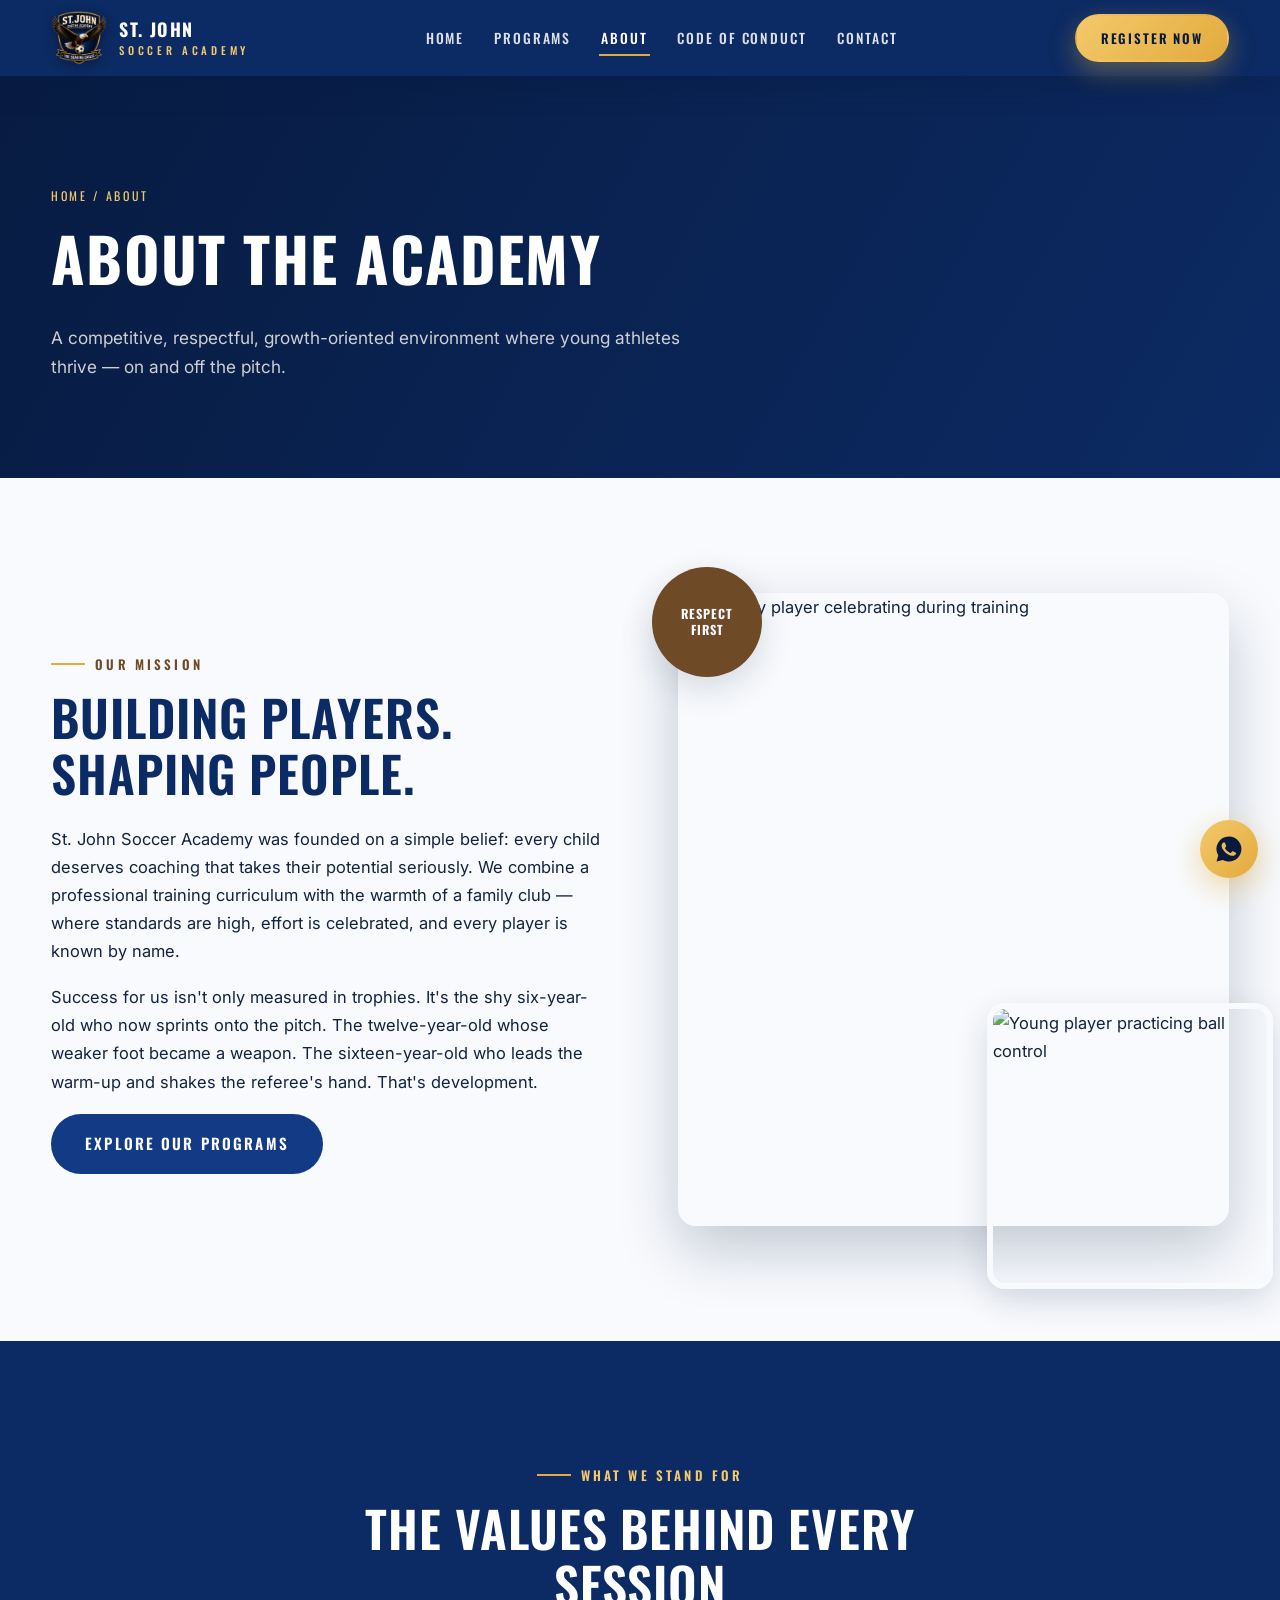
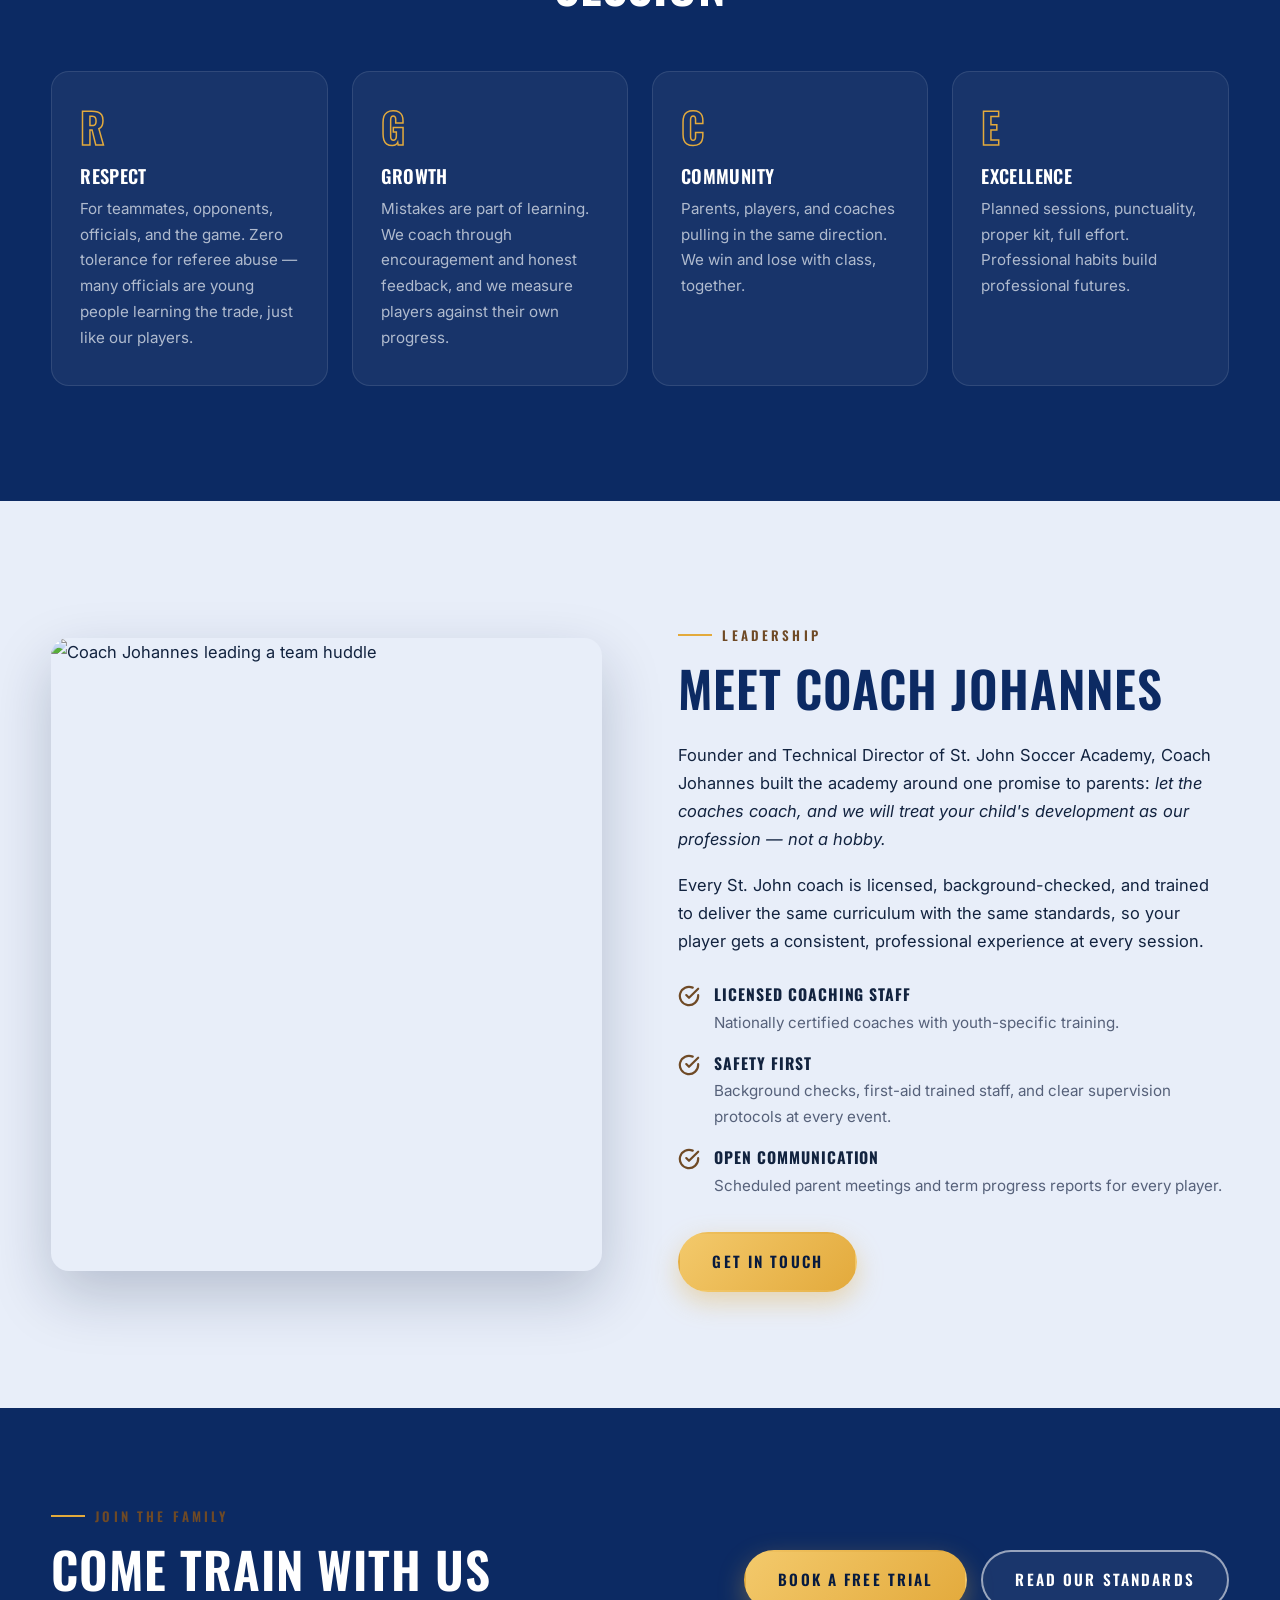
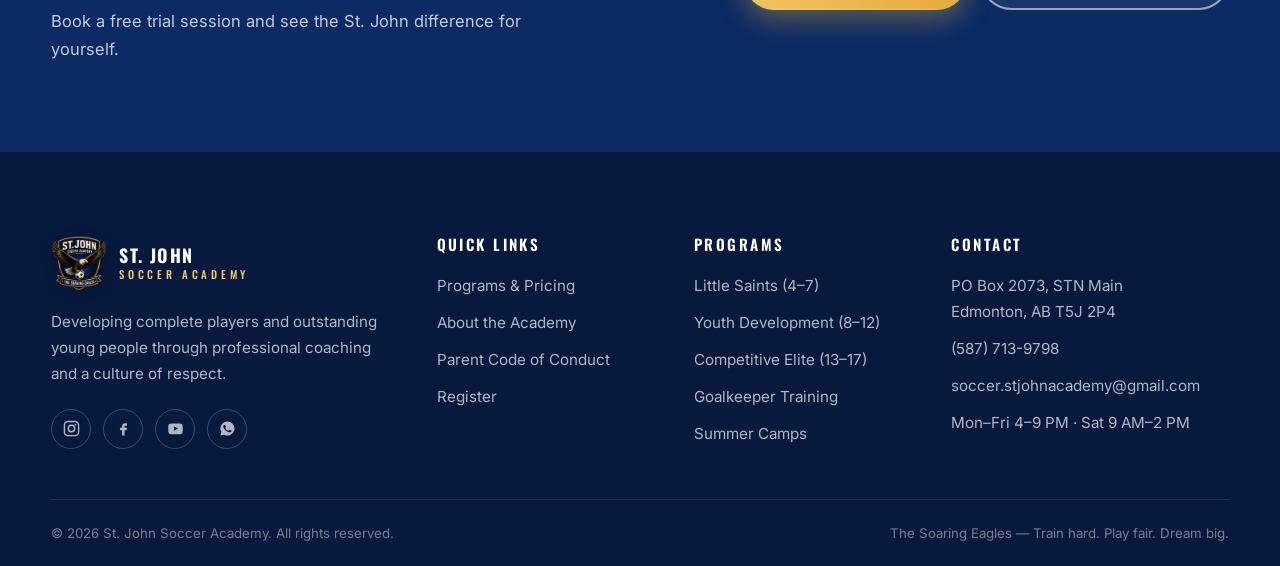
==== commit 2d644e2a: "Fix green tint on hero: navy overlay (missed by earlier palette swap) The .page-hero::after gradient" ====
--- a/about.html
+++ b/about.html
@@ -9,7 +9,7 @@
   <link rel="preconnect" href="https://fonts.googleapis.com">
   <link rel="preconnect" href="https://fonts.gstatic.com" crossorigin>
   <link href="https://fonts.googleapis.com/css2?family=Oswald:wght@400;500;600;700&family=Inter:wght@400;500;600;700&display=swap" rel="stylesheet">
-  <link rel="stylesheet" href="css/style.css?v=10">
+  <link rel="stylesheet" href="css/style.css?v=12">
   <link rel="icon" type="image/png" href="images/favicon.png">
 </head>
 <body>
--- a/css/style.css
+++ b/css/style.css
@@ -348,7 +348,7 @@
 .page-hero::after {
   content: "";
   position: absolute; inset: 0;
-  background: linear-gradient(120deg, rgba(6,43,31,0.92), rgba(6,43,31,0.4));
+  background: linear-gradient(120deg, rgba(7,26,62,0.92), rgba(12,42,99,0.42));
 }
 .page-hero .container { position: relative; z-index: 2; }
 .page-hero h1 { color: var(--white); font-size: clamp(2.4rem, 5vw, 3.8rem); }
@@ -1188,13 +1188,23 @@
 }
 
 
-/* ============ Static home hero (minimal motion) ============ */
+/* ============ Home hero (background video) ============ */
 .home-hero {
   min-height: min(86vh, 720px);
   display: flex;
   align-items: center;
   padding-top: calc(var(--nav-h) + 40px);
-}
+  overflow: hidden;
+}
+.hero-video {
+  position: absolute;
+  inset: 0;
+  width: 100%;
+  height: 100%;
+  object-fit: cover;
+  z-index: 0;
+}
+.home-hero::after { z-index: 1; }
 .home-hero h1 { font-size: clamp(2.5rem, 6vw, 4.4rem); max-width: 780px; }
 .home-hero p { max-width: 560px; font-size: 1.08rem; }
 .home-hero .hero-btns { display: flex; gap: 14px; flex-wrap: wrap; margin-top: 30px; }
